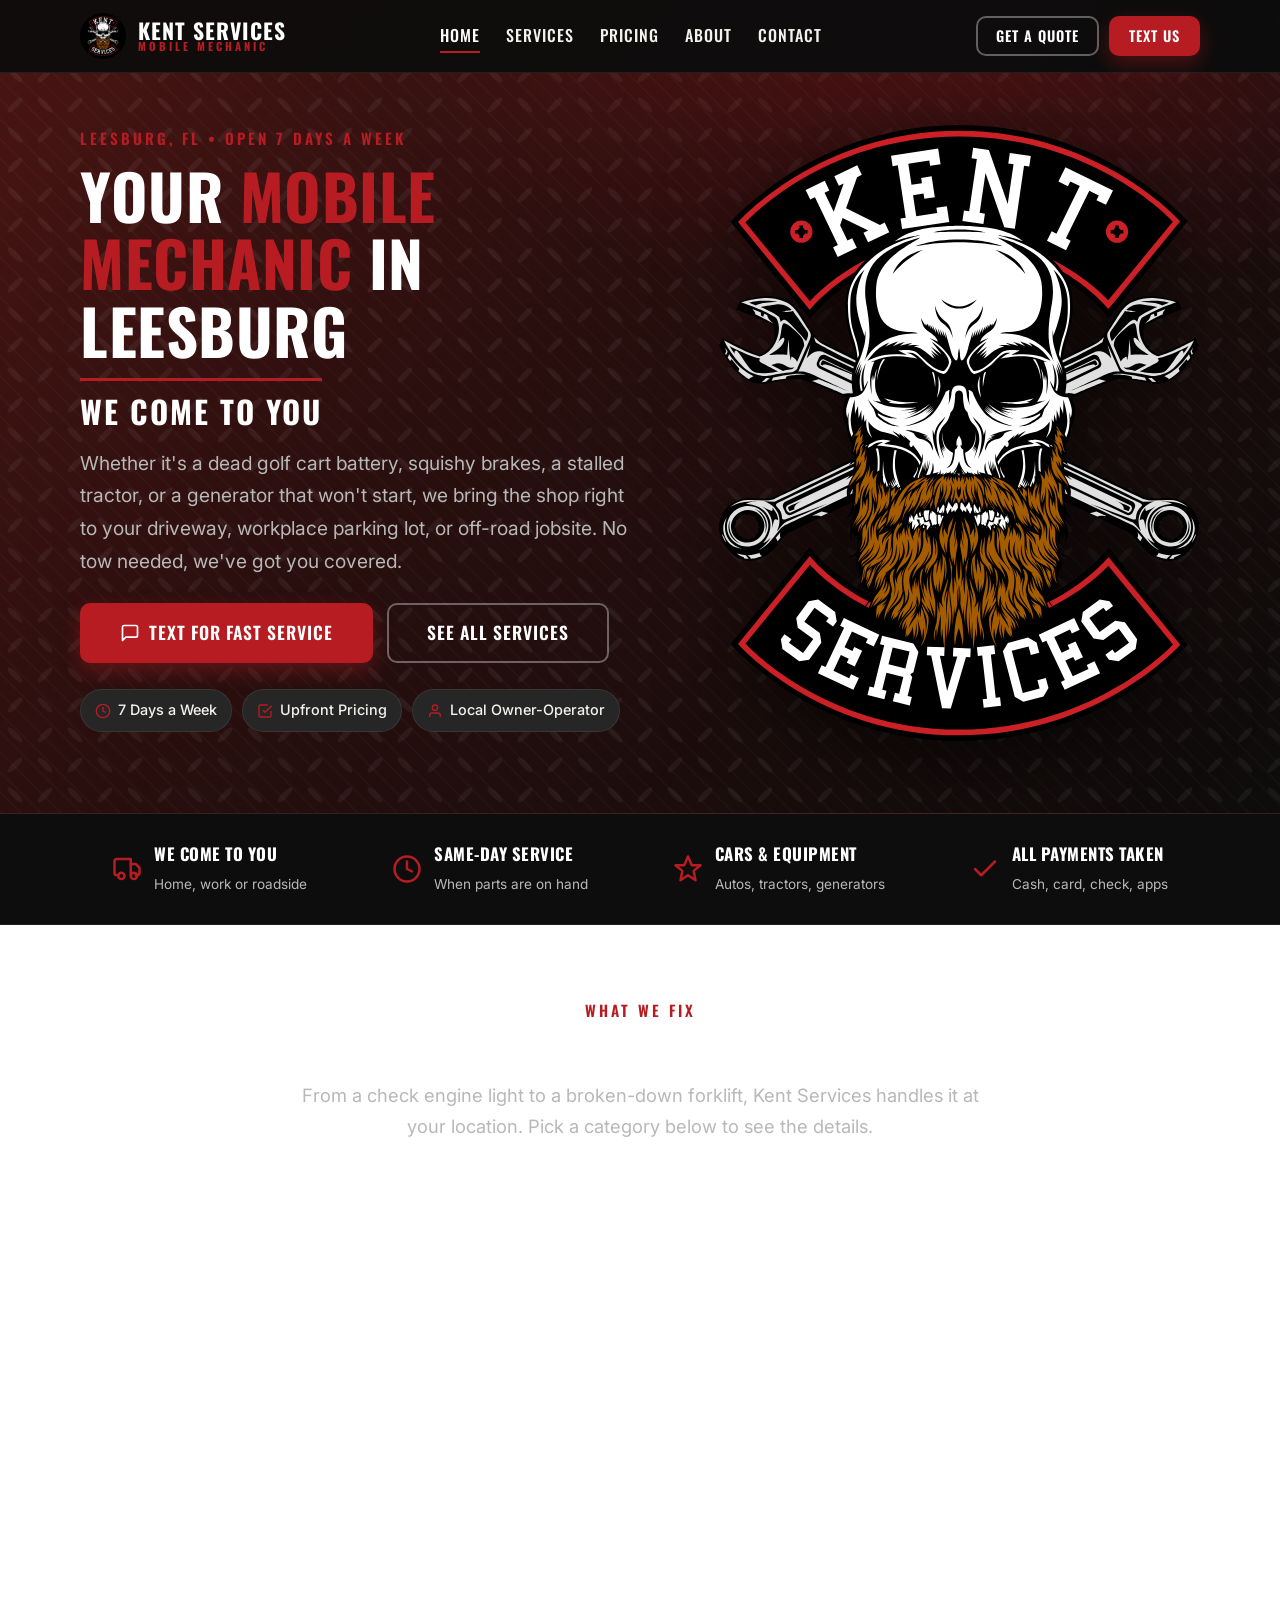
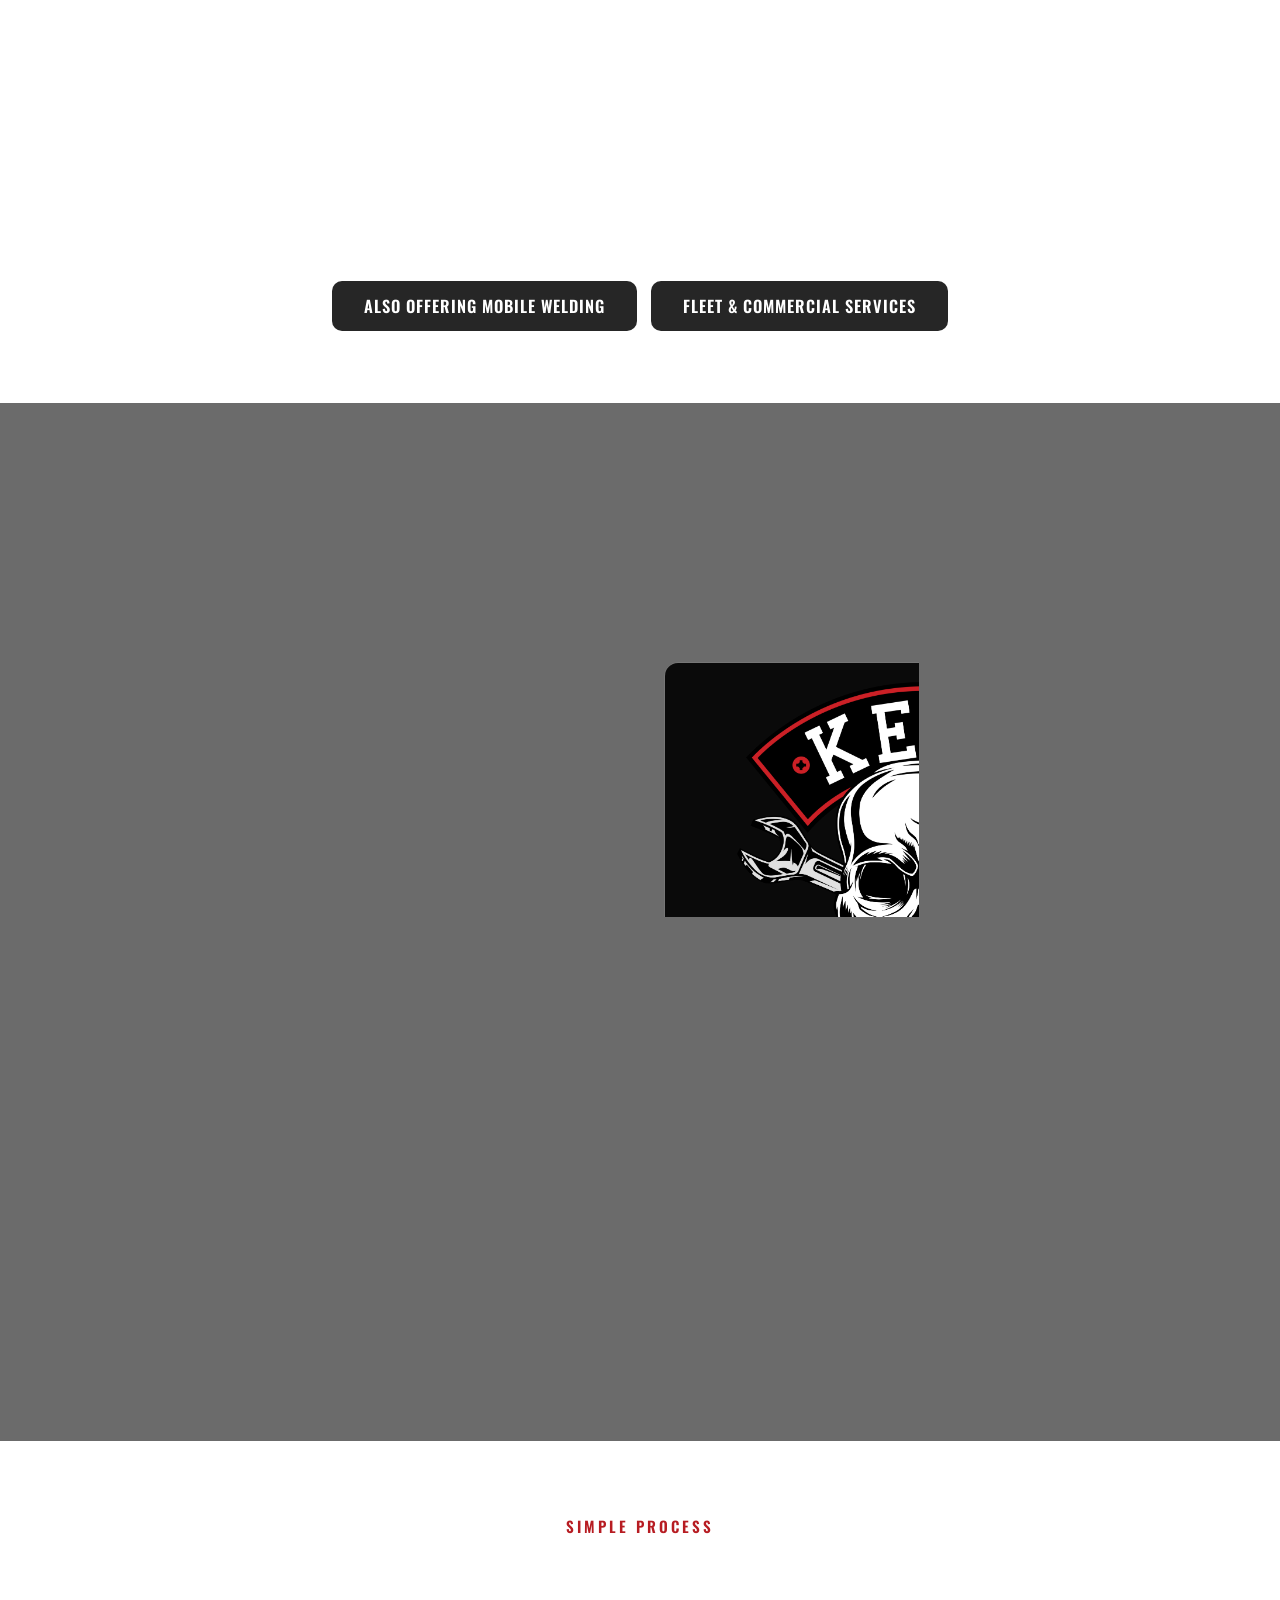
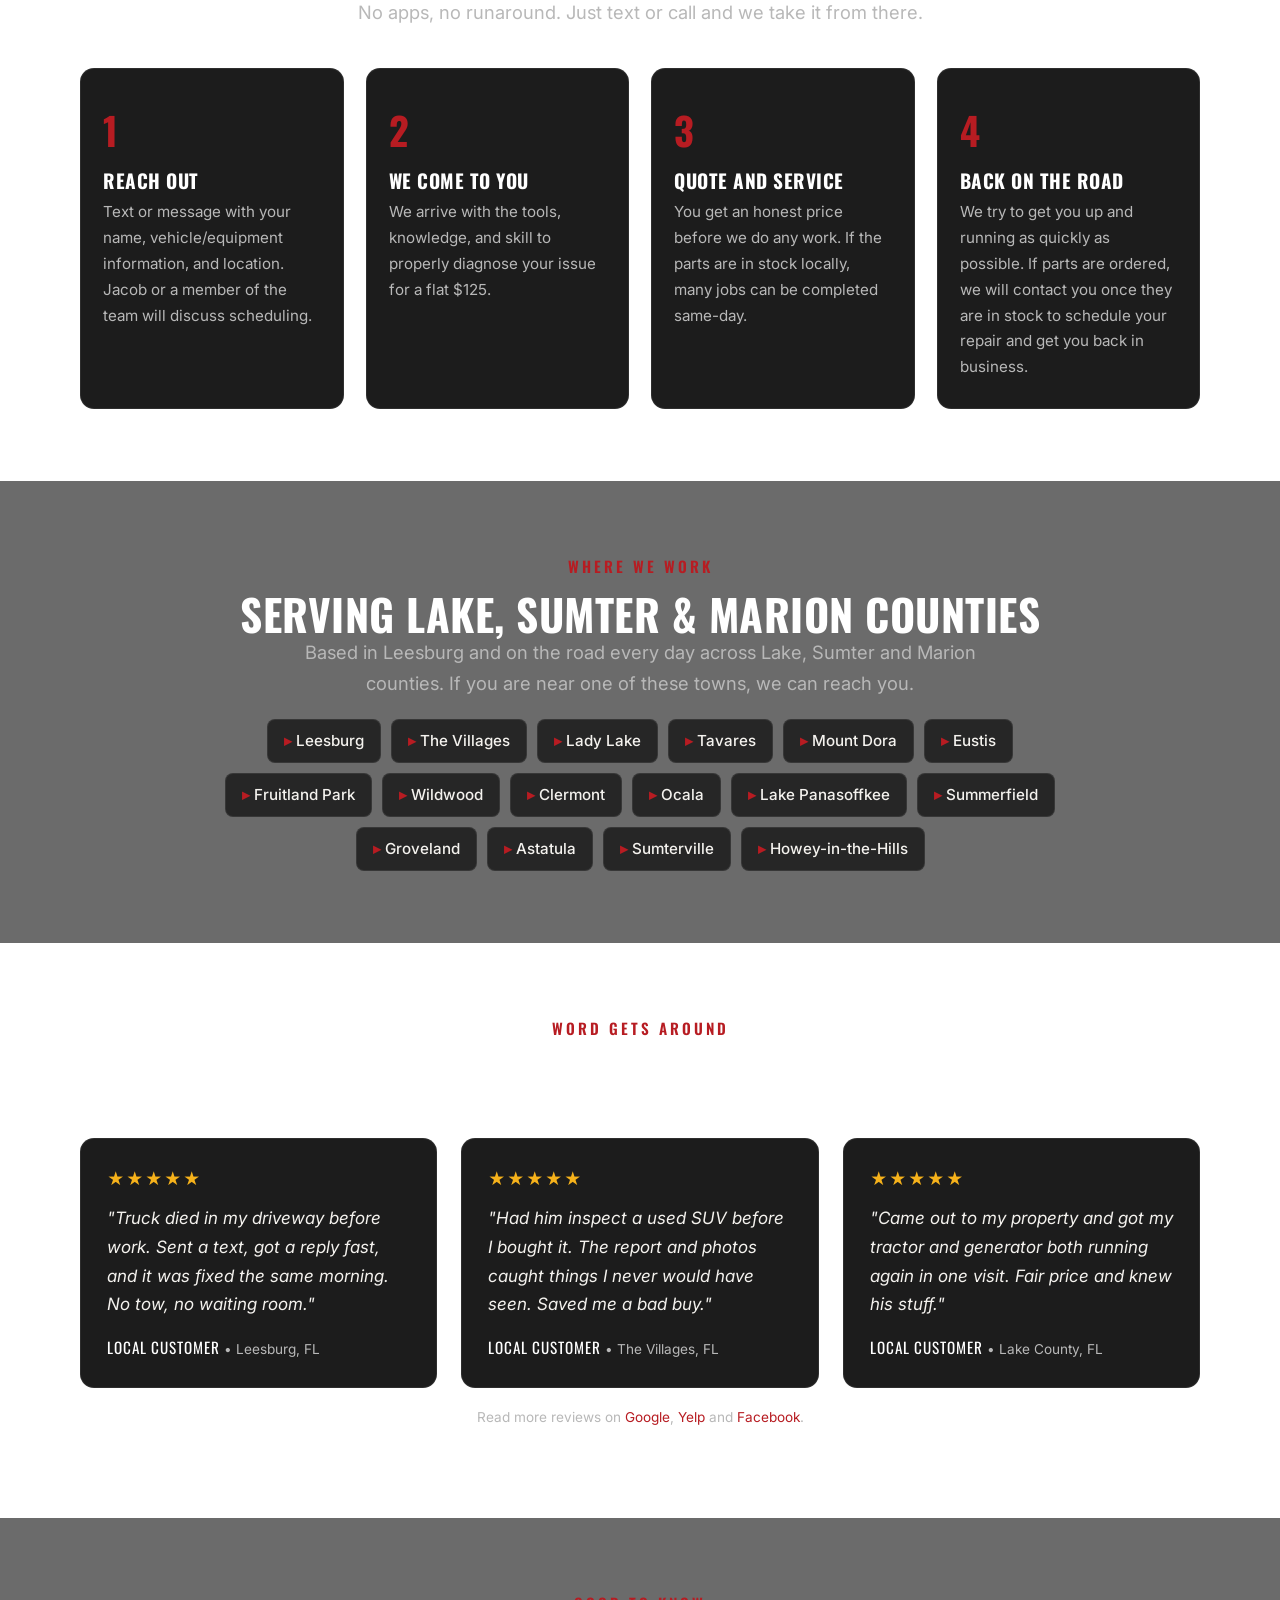
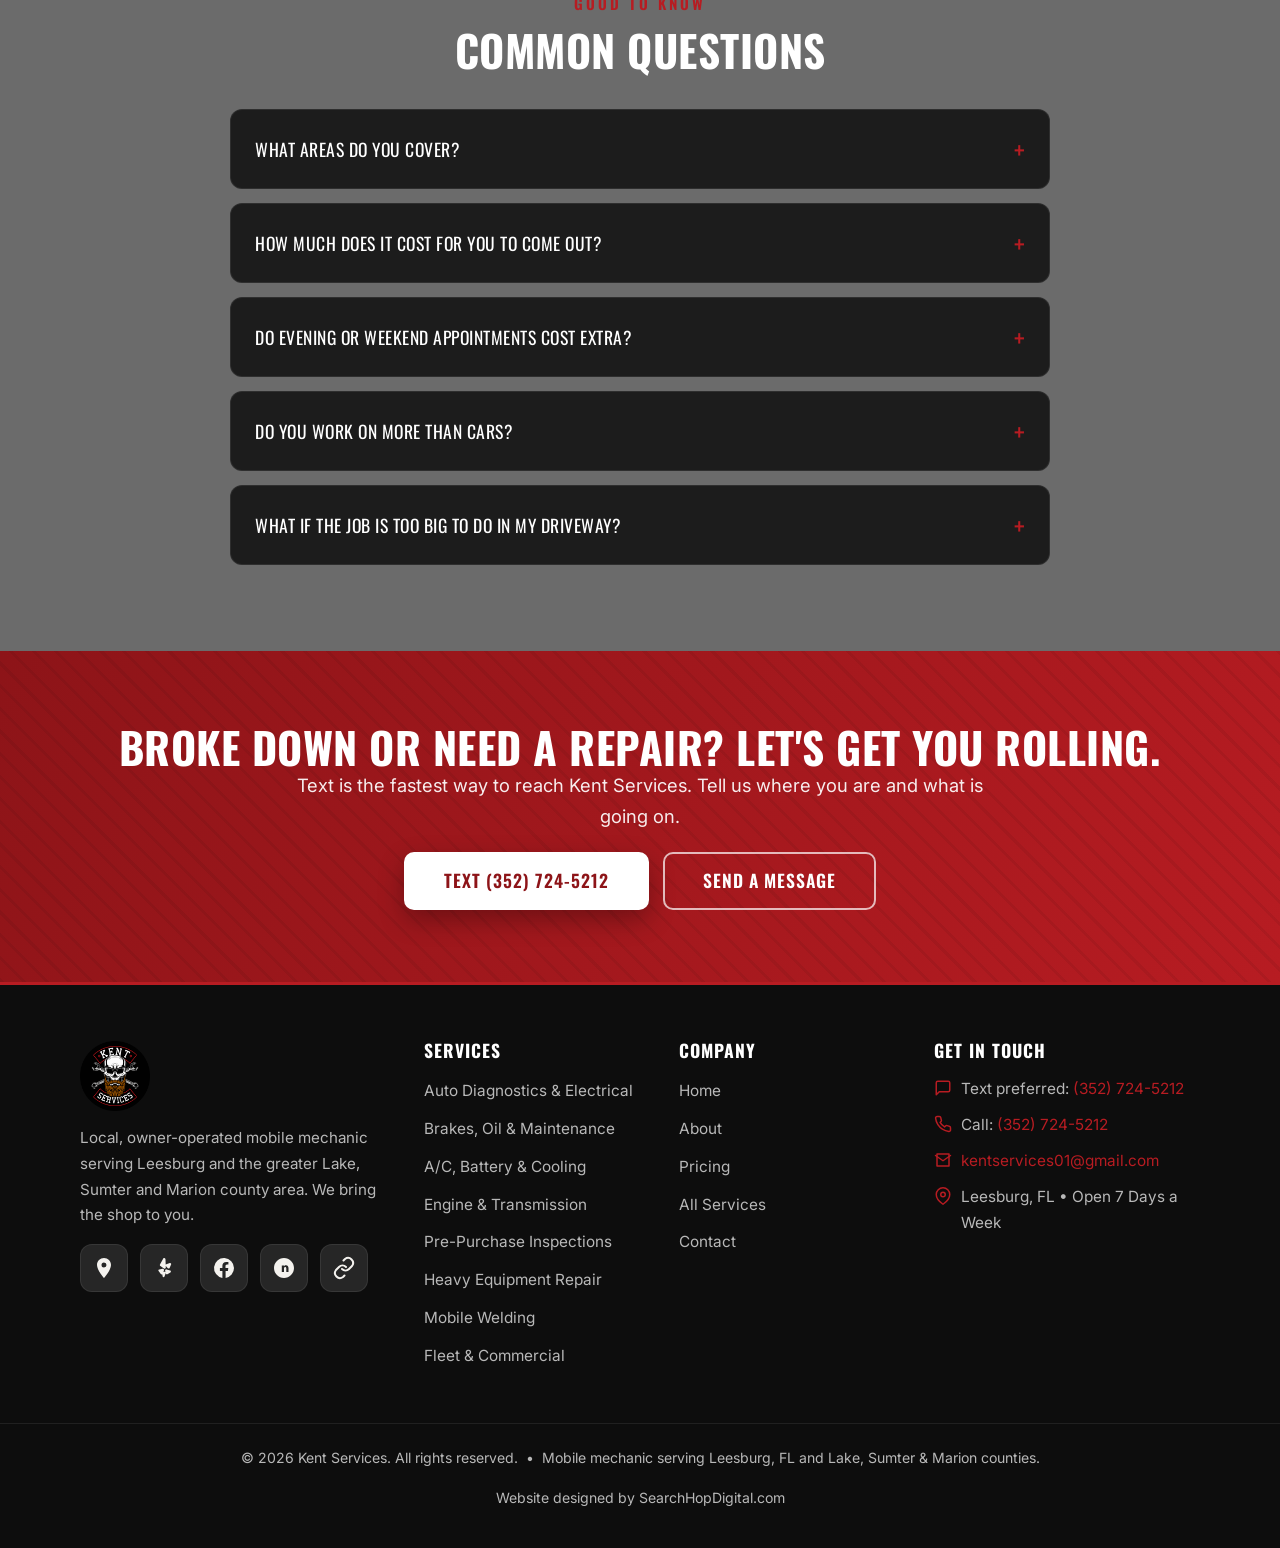
==== index.html @ 3b31eaf0 "source repo import" ====
<!DOCTYPE html>
<html lang="en">
<head>
<meta charset="UTF-8">
<meta name="viewport" content="width=device-width, initial-scale=1">
<script>document.documentElement.classList.add("js");</script>
<title>Mobile Mechanic in Leesburg, FL | Kent Services - We Come to You</title>
<meta name="description" content="Kent Services is your local mobile mechanic in Leesburg, FL, serving Lake, Sumter and Marion counties. Auto repair, diagnostics, brakes, equipment and welding at your location. Open 7 Days a Week. Text us today.">
<meta name="keywords" content="mobile mechanic Leesburg FL, mobile auto repair, mobile mechanic near me, car repair at home, Lake County mobile mechanic, The Villages mobile mechanic">
<meta name="author" content="Kent Services">
<meta name="robots" content="index, follow, max-image-preview:large">
<link rel="canonical" href="https://kentservicesfl.com/">

<!-- Open Graph / social -->
<meta property="og:type" content="website">
<meta property="og:site_name" content="Kent Services">
<meta property="og:title" content="Mobile Mechanic in Leesburg, FL | Kent Services - We Come to You">
<meta property="og:description" content="Local mobile mechanic serving Lake, Sumter and Marion counties. Auto repair, diagnostics, equipment and welding at your location. Open 7 Days a Week.">
<meta property="og:url" content="https://kentservicesfl.com/">
<meta property="og:image" content="https://kentservicesfl.com/assets/img/og-image.png">
<meta property="og:image:width" content="1200">
<meta property="og:image:height" content="600">
<meta name="twitter:card" content="summary_large_image">
<meta name="twitter:title" content="Mobile Mechanic in Leesburg, FL | Kent Services">
<meta name="twitter:description" content="Local mobile mechanic serving Lake, Sumter and Marion counties. We come to you. Open 7 Days a Week.">
<meta name="twitter:image" content="https://kentservicesfl.com/assets/img/og-image.png">
<meta name="theme-color" content="#141414">

<!-- Favicons -->
<link rel="icon" href="assets/img/favicon.ico" sizes="any">
<link rel="icon" type="image/png" sizes="32x32" href="assets/img/favicon-32x32.png">
<link rel="icon" type="image/png" sizes="16x16" href="assets/img/favicon-16x16.png">
<link rel="apple-touch-icon" href="assets/img/apple-touch-icon.png">
<link rel="manifest" href="site.webmanifest">

<!-- Fonts -->
<link rel="preconnect" href="https://fonts.googleapis.com">
<link rel="preconnect" href="https://fonts.gstatic.com" crossorigin>
<link href="https://fonts.googleapis.com/css2?family=Inter:wght@400;500;600;700&family=Oswald:wght@500;600;700&display=swap" rel="stylesheet">
<link rel="stylesheet" href="assets/css/styles.css">

<!-- Structured data: Local Business -->
<script type="application/ld+json">
{
  "@context": "https://schema.org",
  "@type": "AutoRepair",
  "@id": "https://kentservicesfl.com/#business",
  "name": "Kent Services",
  "image": "https://kentservicesfl.com/assets/img/logo-badge.png",
  "logo": "https://kentservicesfl.com/assets/img/logo-badge.png",
  "url": "https://kentservicesfl.com/",
  "telephone": "+1-352-724-5212",
  "email": "kentservices01@gmail.com",
  "priceRange": "$$",
  "description": "Mobile mechanic and equipment repair serving Leesburg, Florida and the surrounding Lake, Sumter and Marion county areas. We come to you for auto diagnostics, repairs, maintenance, heavy equipment service and mobile welding.",
  "address": {
    "@type": "PostalAddress",
    "addressLocality": "Leesburg",
    "addressRegion": "FL",
    "postalCode": "34748",
    "addressCountry": "US"
  },
  "geo": { "@type": "GeoCoordinates", "latitude": 28.8108, "longitude": -81.8779 },
  "areaServed": [
    { "@type": "AdministrativeArea", "name": "Lake County, FL" },
    { "@type": "AdministrativeArea", "name": "Sumter County, FL" },
    { "@type": "AdministrativeArea", "name": "Marion County, FL" }
  ],
  "openingHoursSpecification": {
    "@type": "OpeningHoursSpecification",
    "dayOfWeek": ["Monday","Tuesday","Wednesday","Thursday","Friday","Saturday","Sunday"],
    "opens": "07:00", "closes": "21:00"
  },
  "sameAs": [
    "https://maps.app.goo.gl/eLYpQMuaLuy7Pzw57",
    "https://www.yelp.com/biz/kent-services-leesburg",
    "https://www.facebook.com/Kentservices01",
    "https://nextdoor.com/page/kent-services-leesburg-fl",
    "https://linktr.ee/kentservices01"
  ],
  "hasOfferCatalog": {
    "@type": "OfferCatalog",
    "name": "Mobile Mechanic Services",
    "itemListElement": [
      { "@type": "Offer", "itemOffered": { "@type": "Service", "name": "Mobile Auto Diagnostics & Electrical Repair" } },
      { "@type": "Offer", "itemOffered": { "@type": "Service", "name": "Brakes, Oil Changes & Preventative Maintenance" } },
      { "@type": "Offer", "itemOffered": { "@type": "Service", "name": "A/C, Battery & Cooling System Repair" } },
      { "@type": "Offer", "itemOffered": { "@type": "Service", "name": "Engine, Transmission & Suspension Repair" } },
      { "@type": "Offer", "itemOffered": { "@type": "Service", "name": "Pre-Purchase Vehicle Inspections" } },
      { "@type": "Offer", "itemOffered": { "@type": "Service", "name": "Heavy Equipment & Machinery Repair" } },
      { "@type": "Offer", "itemOffered": { "@type": "Service", "name": "Mobile Welding" } },
      { "@type": "Offer", "itemOffered": { "@type": "Service", "name": "Fleet & Commercial Maintenance" } }
    ]
  }
}
</script>
<script type="application/ld+json">
{
  "@context": "https://schema.org",
  "@type": "WebSite",
  "url": "https://kentservicesfl.com/",
  "name": "Kent Services",
  "publisher": { "@id": "https://kentservicesfl.com/#business" }
}
</script>
<script type="application/ld+json">
{
  "@context": "https://schema.org",
  "@type": "FAQPage",
  "mainEntity": [
    { "@type": "Question", "name": "What areas does Kent Services cover?", "acceptedAnswer": { "@type": "Answer", "text": "We are based in Leesburg, FL and travel throughout Lake, Sumter and Marion counties, including The Villages, Lady Lake, Tavares, Mount Dora, Eustis, Fruitland Park, Wildwood, Clermont, Ocala and nearby communities." } },
    { "@type": "Question", "name": "How much does it cost for you to come out?", "acceptedAnswer": { "@type": "Answer", "text": "The minimum call-out and diagnostic fee is $125. That fee covers everything you have on site, whether it is one car or a car plus a generator or tractor. If you move forward with the repair, the $125 is credited toward your total labor cost." } },
    { "@type": "Question", "name": "Do evening or weekend appointments cost extra?", "acceptedAnswer": { "@type": "Answer", "text": "No, we work 7 days a week so you can get your vehicle or equipment repaired when it fits your schedule." } },
    { "@type": "Question", "name": "What do you work on besides cars?", "acceptedAnswer": { "@type": "Answer", "text": "Cars, trucks, generators, lawn mowers, tractors, skid steers, backhoes, loaders and forklifts. We also offer mobile welding. If it has an engine or needs to be fixed on site, ask us." } }
  ]
}
</script>
</head>
<body>

<!-- ============ HEADER (same on every page) ============ -->
<header class="site-header">
  <div class="container nav">
    <a href="index.html" class="brand" aria-label="Kent Services home">
      <img src="assets/img/logo-badge.png" alt="Kent Services logo" width="46" height="46">
      <span class="brand-name">Kent Services<span>Mobile Mechanic</span></span>
    </a>
    <ul class="nav-links">
      <li><a href="index.html" class="active">Home</a></li>
      <li class="has-drop">
        <a href="services.html">Services</a>
        <div class="drop">
          <a href="auto-diagnostics-electrical.html">Auto Diagnostics &amp; Electrical</a>
          <a href="brakes-oil-maintenance.html">Brakes, Oil &amp; Maintenance</a>
          <a href="ac-battery-cooling.html">A/C, Battery &amp; Cooling</a>
          <a href="engine-transmission-suspension.html">Engine, Transmission &amp; Suspension</a>
          <a href="pre-purchase-inspection.html">Pre-Purchase Inspections</a>
          <a href="equipment-repair.html">Heavy Equipment Repair</a>
          <a href="mobile-welding.html">Mobile Welding</a>
          <a href="fleet.html">Fleet &amp; Commercial</a>
        </div>
      </li>
      <li><a href="pricing.html">Pricing</a></li>
      <li><a href="about.html">About</a></li>
      <li><a href="contact.html">Contact</a></li>
    </ul>
    <div class="nav-cta">
      <a href="contact.html" class="btn btn-outline">Get a Quote</a>
      <a href="sms:+13527245212" class="btn btn-primary">Text Us</a>
    </div>
    <button class="nav-toggle" aria-label="Menu" aria-expanded="false"><span></span><span></span><span></span></button>
  </div>
</header>

<!-- Sticky mobile call/text bar -->
<nav class="mobile-bar" aria-label="Quick contact">
  <a class="mb-text" href="sms:+13527245212"><svg xmlns="http://www.w3.org/2000/svg" viewBox="0 0 24 24" fill="none" stroke="currentColor" stroke-width="2" stroke-linecap="round" stroke-linejoin="round"><path d="M21 15a2 2 0 0 1-2 2H7l-4 4V5a2 2 0 0 1 2-2h14a2 2 0 0 1 2 2z"/></svg> Text Us</a>
  <a class="mb-call" href="tel:+13527245212"><svg xmlns="http://www.w3.org/2000/svg" viewBox="0 0 24 24" fill="none" stroke="currentColor" stroke-width="2" stroke-linecap="round" stroke-linejoin="round"><path d="M22 16.92v3a2 2 0 0 1-2.18 2 19.79 19.79 0 0 1-8.63-3.07 19.5 19.5 0 0 1-6-6 19.79 19.79 0 0 1-3.07-8.67A2 2 0 0 1 4.11 2h3a2 2 0 0 1 2 1.72c.13.96.36 1.9.7 2.81a2 2 0 0 1-.45 2.11L8.09 9.91a16 16 0 0 0 6 6l1.27-1.27a2 2 0 0 1 2.11-.45c.9.34 1.85.57 2.81.7A2 2 0 0 1 22 16.92z"/></svg> Call</a>
</nav>

<!-- ============ HERO ============ -->
<section class="hero">
  <div class="container hero-grid">
    <div class="reveal in">
      <span class="eyebrow">Leesburg, FL &bull; Open 7 Days a Week</span>
      <h1>Your <span class="hl">Mobile Mechanic</span> in Leesburg<span class="h1-sub">We Come to You</span></h1>
      <p class="hero-sub">Whether it's a dead golf cart battery, squishy brakes, a stalled tractor, or a generator that won't start, we bring the shop right to your driveway, workplace parking lot, or off-road jobsite. No tow needed, we've got you covered.</p>
      <div class="btn-group">
        <a href="sms:+13527245212" class="btn btn-primary btn-lg">
          <svg xmlns="http://www.w3.org/2000/svg" viewBox="0 0 24 24" fill="none" stroke="currentColor" stroke-width="2" stroke-linecap="round" stroke-linejoin="round"><path d="M21 15a2 2 0 0 1-2 2H7l-4 4V5a2 2 0 0 1 2-2h14a2 2 0 0 1 2 2z"/></svg>
          Text for Fast Service
        </a>
        <a href="services.html" class="btn btn-outline btn-lg">See All Services</a>
      </div>
      <div class="hero-badges">
        <span class="chip"><svg xmlns="http://www.w3.org/2000/svg" viewBox="0 0 24 24" fill="none" stroke="currentColor" stroke-width="2"><circle cx="12" cy="12" r="10"/><path d="M12 6v6l4 2"/></svg> 7 Days a Week</span>
        <span class="chip"><svg xmlns="http://www.w3.org/2000/svg" viewBox="0 0 24 24" fill="none" stroke="currentColor" stroke-width="2"><path d="M9 11l3 3L22 4"/><path d="M21 12v7a2 2 0 0 1-2 2H5a2 2 0 0 1-2-2V5a2 2 0 0 1 2-2h11"/></svg> Upfront Pricing</span>
        <span class="chip"><svg xmlns="http://www.w3.org/2000/svg" viewBox="0 0 24 24" fill="none" stroke="currentColor" stroke-width="2"><path d="M20 21v-2a4 4 0 0 0-4-4H8a4 4 0 0 0-4 4v2"/><circle cx="12" cy="7" r="4"/></svg> Local Owner-Operator</span>
      </div>
    </div>
    <div class="hero-media reveal in d1">
      <img src="assets/img/logo-hero.svg" alt="Kent Services skull and crossed wrenches mobile mechanic logo" width="480" height="617">
    </div>
  </div>
</section>

<!-- ============ TRUST BAR ============ -->
<div class="trustbar">
  <div class="container">
    <div class="trust-item"><svg xmlns="http://www.w3.org/2000/svg" viewBox="0 0 24 24" fill="none" stroke="currentColor" stroke-width="2" stroke-linecap="round" stroke-linejoin="round"><path d="M5 17H4a2 2 0 0 1-2-2V6a2 2 0 0 1 2-2h11v13"/><path d="M15 8h4l3 3v4a2 2 0 0 1-2 2h-1"/><circle cx="7.5" cy="17.5" r="2.5"/><circle cx="17.5" cy="17.5" r="2.5"/></svg><div><b>We Come to You</b><small>Home, work or roadside</small></div></div>
    <div class="trust-item"><svg xmlns="http://www.w3.org/2000/svg" viewBox="0 0 24 24" fill="none" stroke="currentColor" stroke-width="2" stroke-linecap="round" stroke-linejoin="round"><circle cx="12" cy="12" r="10"/><path d="M12 6v6l4 2"/></svg><div><b>Same-Day Service</b><small>When parts are on hand</small></div></div>
    <div class="trust-item"><svg xmlns="http://www.w3.org/2000/svg" viewBox="0 0 24 24" fill="none" stroke="currentColor" stroke-width="2" stroke-linecap="round" stroke-linejoin="round"><path d="M12 2l3 7h7l-5.5 4.5L18 21l-6-4-6 4 1.5-7.5L2 9h7z"/></svg><div><b>Cars &amp; Equipment</b><small>Autos, tractors, generators</small></div></div>
    <div class="trust-item"><svg xmlns="http://www.w3.org/2000/svg" viewBox="0 0 24 24" fill="none" stroke="currentColor" stroke-width="2" stroke-linecap="round" stroke-linejoin="round"><path d="M20 6L9 17l-5-5"/></svg><div><b>All Payments Taken</b><small>Cash, card, check, apps</small></div></div>
  </div>
</div>

<!-- ============ SERVICES ============ -->
<section>
  <div class="container">
    <div class="text-center reveal">
      <span class="eyebrow">What We Fix</span>
      <h2>Mobile Repair for Anything With an Engine</h2>
      <p class="lead">From a check engine light to a broken-down forklift, Kent Services handles it at your location. Pick a category below to see the details.</p>
    </div>
    <div class="grid grid-3" style="margin-top:44px">

      <a href="auto-diagnostics-electrical.html" class="card reveal" style="text-decoration:none;color:inherit">
        <div class="card-icon"><svg xmlns="http://www.w3.org/2000/svg" viewBox="0 0 24 24" fill="none" stroke="currentColor" stroke-width="2" stroke-linecap="round" stroke-linejoin="round"><path d="M22 12h-4l-3 9L9 3l-3 9H2"/></svg></div>
        <h3>Auto Diagnostics &amp; Electrical</h3>
        <p>Check engine lights, no-starts, wiring, alternators and starters. We find the real problem and fix it right.</p>
        <span class="card-link">Learn more <svg xmlns="http://www.w3.org/2000/svg" width="16" height="16" viewBox="0 0 24 24" fill="none" stroke="currentColor" stroke-width="2"><path d="M5 12h14M13 6l6 6-6 6"/></svg></span>
      </a>

      <a href="brakes-oil-maintenance.html" class="card reveal d1" style="text-decoration:none;color:inherit">
        <div class="card-icon"><svg xmlns="http://www.w3.org/2000/svg" viewBox="0 0 24 24" fill="none" stroke="currentColor" stroke-width="2" stroke-linecap="round" stroke-linejoin="round"><circle cx="12" cy="12" r="9"/><circle cx="12" cy="12" r="3"/><path d="M12 3v3M12 18v3M3 12h3M18 12h3"/></svg></div>
        <h3>Brakes, Oil &amp; Maintenance</h3>
        <p>Brake pads and rotors, oil changes, filters and preventative maintenance to keep you running.</p>
        <span class="card-link">Learn more <svg xmlns="http://www.w3.org/2000/svg" width="16" height="16" viewBox="0 0 24 24" fill="none" stroke="currentColor" stroke-width="2"><path d="M5 12h14M13 6l6 6-6 6"/></svg></span>
      </a>

      <a href="ac-battery-cooling.html" class="card reveal d2" style="text-decoration:none;color:inherit">
        <div class="card-icon"><svg xmlns="http://www.w3.org/2000/svg" viewBox="0 0 24 24" fill="none" stroke="currentColor" stroke-width="2" stroke-linecap="round" stroke-linejoin="round"><path d="M12 2v20M2 12h20M5 5l14 14M19 5L5 19"/></svg></div>
        <h3>A/C, Battery &amp; Cooling</h3>
        <p>Beat the Florida heat. Battery testing and replacement, A/C repair and cooling system fixes.</p>
        <span class="card-link">Learn more <svg xmlns="http://www.w3.org/2000/svg" width="16" height="16" viewBox="0 0 24 24" fill="none" stroke="currentColor" stroke-width="2"><path d="M5 12h14M13 6l6 6-6 6"/></svg></span>
      </a>

      <a href="engine-transmission-suspension.html" class="card reveal" style="text-decoration:none;color:inherit">
        <div class="card-icon"><svg xmlns="http://www.w3.org/2000/svg" viewBox="0 0 24 24" fill="none" stroke="currentColor" stroke-width="2" stroke-linecap="round" stroke-linejoin="round"><path d="M14.7 6.3a4 4 0 0 0-5.4 5.4L3 18v3h3l6.3-6.3a4 4 0 0 0 5.4-5.4l-2.1 2.1-2-2 2.1-2.1z"/></svg></div>
        <h3>Engine, Transmission &amp; Suspension</h3>
        <p>Bigger jobs done right, from transmission service to steering, suspension and wheel bearings.</p>
        <span class="card-link">Learn more <svg xmlns="http://www.w3.org/2000/svg" width="16" height="16" viewBox="0 0 24 24" fill="none" stroke="currentColor" stroke-width="2"><path d="M5 12h14M13 6l6 6-6 6"/></svg></span>
      </a>

      <a href="pre-purchase-inspection.html" class="card reveal d1" style="text-decoration:none;color:inherit">
        <div class="card-icon"><svg xmlns="http://www.w3.org/2000/svg" viewBox="0 0 24 24" fill="none" stroke="currentColor" stroke-width="2" stroke-linecap="round" stroke-linejoin="round"><path d="M14 2H6a2 2 0 0 0-2 2v16a2 2 0 0 0 2 2h12a2 2 0 0 0 2-2V8z"/><path d="M14 2v6h6M9 15l2 2 4-4"/></svg></div>
        <h3>Pre-Purchase Inspections</h3>
        <p>Buying a used vehicle? Get a full inspection with a detailed report, photos and video before you pay.</p>
        <span class="card-link">Learn more <svg xmlns="http://www.w3.org/2000/svg" width="16" height="16" viewBox="0 0 24 24" fill="none" stroke="currentColor" stroke-width="2"><path d="M5 12h14M13 6l6 6-6 6"/></svg></span>
      </a>

      <a href="equipment-repair.html" class="card reveal d2" style="text-decoration:none;color:inherit">
        <div class="card-icon"><svg xmlns="http://www.w3.org/2000/svg" viewBox="0 0 24 24" fill="none" stroke="currentColor" stroke-width="2" stroke-linecap="round" stroke-linejoin="round"><path d="M14.7 6.3a4 4 0 0 0-5.4 5.4L3 18v3h3l6.3-6.3a4 4 0 0 0 5.4-5.4l-2.1 2.1-2-2z"/></svg></div>
        <h3>Heavy Equipment Repair</h3>
        <p>Tractors, skid steers, backhoes, loaders, forklifts, generators, mowers and golf carts. On-site service.</p>
        <span class="card-link">Learn more <svg xmlns="http://www.w3.org/2000/svg" width="16" height="16" viewBox="0 0 24 24" fill="none" stroke="currentColor" stroke-width="2"><path d="M5 12h14M13 6l6 6-6 6"/></svg></span>
      </a>

    </div>
    <div class="btn-group text-center" style="margin-top:34px;justify-content:center">
      <a href="mobile-welding.html" class="btn btn-ghost">Also Offering Mobile Welding</a>
      <a href="fleet.html" class="btn btn-ghost">Fleet &amp; Commercial Services</a>
    </div>
  </div>
</section>

<!-- ============ WHY CHOOSE ============ -->
<section class="bg-alt">
  <div class="container split">
    <div class="reveal">
      <span class="eyebrow">Why Kent Services</span>
      <h2>Dealership Skill Without the Dealership Hassle</h2>
      <p>You should not have to wait in a lobby, arrange a ride or pay for a tow just to get your vehicle looked at. Kent Services is a local, owner-operated shop on wheels. You get straight answers, fair pricing and work that holds up.</p>
      <ul class="feature-list">
        <li><b>One flat call-out fee</b><span>$125 covers everything on site, whether it is a car, a generator or a tractor. It comes off your labor total if you move forward.</span></li>
        <li><b>Text-first and easy to reach</b><span>Send a text with what is going on. It is the fastest way to get on the schedule, day or night.</span></li>
        <li><b>We handle the big stuff too</b><span>For engine and transmission jobs, we can trailer your vehicle to our private shop so it is not torn apart in your driveway for days.</span></li>
        <li><b>Honest work, no upselling</b><span>We fix what needs fixing. If something is not worth repairing, we will tell you straight instead of taking your money on a part that is going to fail again shortly.</span></li>
        <li><b>Every payment type welcome</b><span>Cash, check, card and payment apps. An invoice is generated for all non-cash jobs.</span></li>
      </ul>
      <div class="btn-group" style="margin-top:20px">
        <a href="about.html" class="btn btn-primary">Meet the Owner</a>
      </div>
    </div>
    <div class="reveal d1">
      <img src="assets/img/logo-square.png" alt="Kent Services mobile mechanic serving Leesburg and Lake County FL" width="520" height="520">
    </div>
  </div>
</section>

<!-- ============ HOW IT WORKS ============ -->
<section>
  <div class="container">
    <div class="text-center reveal">
      <span class="eyebrow">Simple Process</span>
      <h2>How It Works</h2>
      <p class="lead">No apps, no runaround. Just text or call and we take it from there.</p>
    </div>
    <div class="steps" style="margin-top:40px">
      <div class="step reveal"><h3>Reach Out</h3><p>Text or message with your name, vehicle/equipment information, and location. Jacob or a member of the team will discuss scheduling.</p></div>
      <div class="step reveal d1"><h3>We Come to You</h3><p>We arrive with the tools, knowledge, and skill to properly diagnose your issue for a flat $125.</p></div>
      <div class="step reveal d2"><h3>Quote and Service</h3><p>You get an honest price before we do any work. If the parts are in stock locally, many jobs can be completed same-day.</p></div>
      <div class="step reveal d3"><h3>Back on the Road</h3><p>We try to get you up and running as quickly as possible. If parts are ordered, we will contact you once they are in stock to schedule your repair and get you back in business.</p></div>
    </div>
  </div>
</section>

<!-- ============ SERVICE AREA ============ -->
<section class="bg-alt">
  <div class="container text-center reveal">
    <span class="eyebrow">Where We Work</span>
    <h2>Serving Lake, Sumter &amp; Marion Counties</h2>
    <p class="lead">Based in Leesburg and on the road every day across Lake, Sumter and Marion counties. If you are near one of these towns, we can reach you.</p>
    <div class="area-tags" style="justify-content:center;max-width:900px;margin-left:auto;margin-right:auto">
      <span><b>&#9656;</b> Leesburg</span><span><b>&#9656;</b> The Villages</span><span><b>&#9656;</b> Lady Lake</span>
      <span><b>&#9656;</b> Tavares</span><span><b>&#9656;</b> Mount Dora</span><span><b>&#9656;</b> Eustis</span>
      <span><b>&#9656;</b> Fruitland Park</span><span><b>&#9656;</b> Wildwood</span><span><b>&#9656;</b> Clermont</span>
      <span><b>&#9656;</b> Ocala</span><span><b>&#9656;</b> Lake Panasoffkee</span><span><b>&#9656;</b> Summerfield</span><span><b>&#9656;</b> Groveland</span><span><b>&#9656;</b> Astatula</span><span><b>&#9656;</b> Sumterville</span><span><b>&#9656;</b> Howey-in-the-Hills</span>
    </div>
  </div>
</section>

<!-- ============ REVIEWS ============ -->
<section>
  <div class="container">
    <div class="text-center reveal">
      <span class="eyebrow">Word Gets Around</span>
      <h2>What Our Valued Customers Say</h2>
    </div>
    <div class="grid grid-3" style="margin-top:40px">
      <div class="review reveal"><div class="stars">&#9733;&#9733;&#9733;&#9733;&#9733;</div><p>"Truck died in my driveway before work. Sent a text, got a reply fast, and it was fixed the same morning. No tow, no waiting room."</p><div class="who">Local Customer <span>&bull; Leesburg, FL</span></div></div>
      <div class="review reveal d1"><div class="stars">&#9733;&#9733;&#9733;&#9733;&#9733;</div><p>"Had him inspect a used SUV before I bought it. The report and photos caught things I never would have seen. Saved me a bad buy."</p><div class="who">Local Customer <span>&bull; The Villages, FL</span></div></div>
      <div class="review reveal d2"><div class="stars">&#9733;&#9733;&#9733;&#9733;&#9733;</div><p>"Came out to my property and got my tractor and generator both running again in one visit. Fair price and knew his stuff."</p><div class="who">Local Customer <span>&bull; Lake County, FL</span></div></div>
    </div>
    <p class="text-center form-note" style="margin-top:18px">Read more reviews on <a href="https://www.google.com/maps" target="_blank" rel="noopener">Google</a>, <a href="https://www.yelp.com/biz/kent-services-leesburg" target="_blank" rel="noopener">Yelp</a> and <a href="https://www.facebook.com/Kentservices01" target="_blank" rel="noopener">Facebook</a>.</p>
  </div>
</section>

<!-- ============ FAQ ============ -->
<section class="bg-alt">
  <div class="container">
    <div class="text-center reveal">
      <span class="eyebrow">Good to Know</span>
      <h2>Common Questions</h2>
    </div>
    <div class="faq" style="margin-top:36px">
      <div class="faq-item reveal"><button class="faq-q" aria-expanded="false">What areas do you cover?</button><div class="faq-a"><p>We are based in Leesburg, FL and travel throughout Lake, Sumter and Marion counties. That includes The Villages, Lady Lake, Tavares, Mount Dora, Eustis, Fruitland Park, Wildwood, Clermont, Ocala and nearby communities. Not sure if you are in range? Just ask.</p></div></div>
      <div class="faq-item reveal"><button class="faq-q" aria-expanded="false">How much does it cost for you to come out?</button><div class="faq-a"><p>The minimum call-out and diagnostic fee is $125. That one fee covers everything you have on site, whether it is a single car or a car plus a generator or tractor. If you move forward with the repair, the $125 is credited toward your total labor cost.</p></div></div>
      <div class="faq-item reveal"><button class="faq-q" aria-expanded="false">Do evening or weekend appointments cost extra?</button><div class="faq-a"><p>No, we work 7 days a week to make sure you can get your equipment repaired when it fits your schedule.</p></div></div>
      <div class="faq-item reveal"><button class="faq-q" aria-expanded="false">Do you work on more than cars?</button><div class="faq-a"><p>We do. Along with cars and trucks, we service generators, lawn mowers, golf carts, tractors, skid steers, backhoes, loaders and forklifts. We also offer mobile welding. If it has an engine or needs a repair on site, ask us about it.</p></div></div>
      <div class="faq-item reveal"><button class="faq-q" aria-expanded="false">What if the job is too big to do in my driveway?</button><div class="faq-a"><p>For larger jobs like engine or transmission work, we can trailer your vehicle back to our private shop so it is not left torn apart at your home for days. We even tow vehicles that are not running.</p></div></div>
    </div>
  </div>
</section>

<!-- ============ CTA BAND ============ -->
<section class="cta-band">
  <div class="container">
    <h2>Broke Down or Need a Repair? Let's Get You Rolling.</h2>
    <p class="lead" style="color:rgba(255,255,255,.92)">Text is the fastest way to reach Kent Services. Tell us where you are and what is going on.</p>
    <div class="btn-group" style="justify-content:center;margin-top:20px">
      <a href="sms:+13527245212" class="btn btn-primary btn-lg">Text (352) 724-5212</a>
      <a href="contact.html" class="btn btn-outline btn-lg">Send a Message</a>
    </div>
  </div>
</section>

<!-- ============ FOOTER (same on every page) ============ -->
<footer class="site-footer">
  <div class="container footer-grid">
    <div class="footer-brand">
      <img src="assets/img/logo-badge.png" alt="Kent Services logo" width="70" height="70">
      <p>Local, owner-operated mobile mechanic serving Leesburg and the greater Lake, Sumter and Marion county area. We bring the shop to you.</p>
      <div class="socials" style="margin-top:14px">
        <a class="social-glyph" href="https://maps.app.goo.gl/eLYpQMuaLuy7Pzw57" target="_blank" rel="noopener" aria-label="Google Business Profile"><svg xmlns="http://www.w3.org/2000/svg" viewBox="0 0 24 24" fill="currentColor"><path d="M12 2C8.1 2 5 5.1 5 9c0 5.2 7 13 7 13s7-7.8 7-13c0-3.9-3.1-7-7-7zm0 9.5A2.5 2.5 0 1 1 12 6.5a2.5 2.5 0 0 1 0 5z"/></svg></a>
        <a class="social-glyph" href="https://www.yelp.com/biz/kent-services-leesburg" target="_blank" rel="noopener" aria-label="Yelp"><svg xmlns="http://www.w3.org/2000/svg" viewBox="0 0 24 24" fill="currentColor"><path d="M11.5 2.2c.9-.3 2 .3 2 1.3l.3 8.1c0 .9-1 1.5-1.8 1L8.4 10c-.6-.4-.7-1.2-.3-1.8L11 3c.1-.3.3-.6.5-.8zM7.3 13.6l3.3-.9c.9-.2 1.7.6 1.4 1.5l-1.2 3.6c-.3.9-1.5 1-2 .3L6.6 15c-.5-.7-.1-1.7.7-1.4zm5.9 1.3c-.3-.9.5-1.7 1.4-1.5l3.6 1c.9.2 1 1.5.2 2l-3 1.8c-.8.5-1.7-.2-1.6-1.1zM14 10.2c-.7-.5-.5-1.6.3-1.9l3.5-1.2c.9-.3 1.7.6 1.3 1.5l-1.5 3.3c-.4.8-1.5.9-2 .2zm-1.6 5.6c.8-.3 1.6.5 1.3 1.4l-1.2 3.4c-.3.9-1.6.8-1.9-.1l-.4-3.3c-.1-.7.5-1.2 1.1-1.1z"/></svg></a>
        <a class="social-glyph" href="https://www.facebook.com/Kentservices01" target="_blank" rel="noopener" aria-label="Facebook"><svg xmlns="http://www.w3.org/2000/svg" viewBox="0 0 24 24" fill="currentColor"><path d="M22 12a10 10 0 1 0-11.6 9.9v-7H7.9V12h2.5V9.8c0-2.5 1.5-3.9 3.8-3.9 1.1 0 2.2.2 2.2.2v2.5h-1.3c-1.2 0-1.6.8-1.6 1.6V12h2.8l-.4 2.9h-2.3v7A10 10 0 0 0 22 12z"/></svg></a>
        <a class="social-glyph" href="https://nextdoor.com/page/kent-services-leesburg-fl" target="_blank" rel="noopener" aria-label="Nextdoor"><svg xmlns="http://www.w3.org/2000/svg" viewBox="0 0 24 24" fill="currentColor"><path d="M12 2C6.5 2 2 6.5 2 12s4.5 10 10 10 10-4.5 10-10S17.5 2 12 2zm4.5 14h-2.2v-3.6c0-.9-.3-1.5-1.1-1.5-.6 0-1 .4-1.1 .8-.1.2-.1.4-.1.6V16H9.8s0-6 0-6.6h2.2v.9c.3-.5.8-1.1 2-1.1 1.5 0 2.5 1 2.5 3V16z"/></svg></a>
        <a class="social-glyph" href="https://linktr.ee/kentservices01" target="_blank" rel="noopener" aria-label="All links"><svg xmlns="http://www.w3.org/2000/svg" viewBox="0 0 24 24" fill="none" stroke="currentColor" stroke-width="2" stroke-linecap="round" stroke-linejoin="round"><path d="M10 13a5 5 0 0 0 7 0l3-3a5 5 0 0 0-7-7l-1.5 1.5"/><path d="M14 11a5 5 0 0 0-7 0l-3 3a5 5 0 0 0 7 7l1.5-1.5"/></svg></a>
      </div>
    </div>
    <div>
      <h4>Services</h4>
      <ul class="footer-links">
        <li><a href="auto-diagnostics-electrical.html">Auto Diagnostics &amp; Electrical</a></li>
        <li><a href="brakes-oil-maintenance.html">Brakes, Oil &amp; Maintenance</a></li>
        <li><a href="ac-battery-cooling.html">A/C, Battery &amp; Cooling</a></li>
        <li><a href="engine-transmission-suspension.html">Engine &amp; Transmission</a></li>
        <li><a href="pre-purchase-inspection.html">Pre-Purchase Inspections</a></li>
        <li><a href="equipment-repair.html">Heavy Equipment Repair</a></li>
        <li><a href="mobile-welding.html">Mobile Welding</a></li>
        <li><a href="fleet.html">Fleet &amp; Commercial</a></li>
      </ul>
    </div>
    <div>
      <h4>Company</h4>
      <ul class="footer-links">
        <li><a href="index.html">Home</a></li>
        <li><a href="about.html">About</a></li>
        <li><a href="pricing.html">Pricing</a></li>
        <li><a href="services.html">All Services</a></li>
        <li><a href="contact.html">Contact</a></li>
      </ul>
    </div>
    <div>
      <h4>Get in Touch</h4>
      <ul class="footer-contact">
        <li><svg xmlns="http://www.w3.org/2000/svg" viewBox="0 0 24 24" fill="none" stroke="currentColor" stroke-width="2" stroke-linecap="round" stroke-linejoin="round"><path d="M21 15a2 2 0 0 1-2 2H7l-4 4V5a2 2 0 0 1 2-2h14a2 2 0 0 1 2 2z"/></svg><span>Text preferred: <a href="sms:+13527245212">(352) 724-5212</a></span></li>
        <li><svg xmlns="http://www.w3.org/2000/svg" viewBox="0 0 24 24" fill="none" stroke="currentColor" stroke-width="2" stroke-linecap="round" stroke-linejoin="round"><path d="M22 16.92v3a2 2 0 0 1-2.18 2 19.79 19.79 0 0 1-8.63-3.07 19.5 19.5 0 0 1-6-6 19.79 19.79 0 0 1-3.07-8.67A2 2 0 0 1 4.11 2h3a2 2 0 0 1 2 1.72c.13.96.36 1.9.7 2.81a2 2 0 0 1-.45 2.11L8.09 9.91a16 16 0 0 0 6 6l1.27-1.27a2 2 0 0 1 2.11-.45c.9.34 1.85.57 2.81.7A2 2 0 0 1 22 16.92z"/></svg><span>Call: <a href="tel:+13527245212">(352) 724-5212</a></span></li>
        <li><svg xmlns="http://www.w3.org/2000/svg" viewBox="0 0 24 24" fill="none" stroke="currentColor" stroke-width="2" stroke-linecap="round" stroke-linejoin="round"><path d="M4 4h16v16H4z"/><path d="M22 6l-10 7L2 6"/></svg><span><a href="mailto:kentservices01@gmail.com">kentservices01@gmail.com</a></span></li>
        <li><svg xmlns="http://www.w3.org/2000/svg" viewBox="0 0 24 24" fill="none" stroke="currentColor" stroke-width="2" stroke-linecap="round" stroke-linejoin="round"><path d="M21 10c0 7-9 13-9 13s-9-6-9-13a9 9 0 0 1 18 0z"/><circle cx="12" cy="10" r="3"/></svg><span>Leesburg, FL &bull; Open 7 Days a Week</span></li>
      </ul>
    </div>
  </div>
  <div class="footer-bottom">
    <div class="container">
      <p>&copy; <span class="js-year">2026</span> Kent Services. All rights reserved. &nbsp;&bull;&nbsp; Mobile mechanic serving Leesburg, FL and Lake, Sumter &amp; Marion counties.</p>
      <p style="margin-top:6px">Website designed by <a href="https://searchhopdigital.com" target="_blank" rel="noopener">SearchHopDigital.com</a></p>
    </div>
  </div>
</footer>
<script src="assets/js/main.js" defer></script>
</body>
</html>
---- assets/css/styles.css ----
/* ==========================================================================
   Kent Services - Mobile Mechanic | Master Stylesheet
   Rugged dark theme. Mobile-first. Built for easy editing.
   Brand colors:  Red #CB2026  |  Charcoal #141414  |  White #FFFFFF
   ========================================================================== */

:root {
  --red: #B71C22;
  --red-dark: #8d1418;
  --red-glow: rgba(183, 28, 34, 0.38);
  --plate: url("data:image/svg+xml,%3Csvg xmlns='http://www.w3.org/2000/svg' width='60' height='60' viewBox='0 0 60 60'%3E%3Cg fill='%23ffffff' fill-opacity='0.05'%3E%3Cellipse cx='15' cy='15' rx='10' ry='3' transform='rotate(45 15 15)'/%3E%3Cellipse cx='45' cy='45' rx='10' ry='3' transform='rotate(45 45 45)'/%3E%3Cellipse cx='45' cy='15' rx='10' ry='3' transform='rotate(-45 45 15)'/%3E%3Cellipse cx='15' cy='45' rx='10' ry='3' transform='rotate(-45 15 45)'/%3E%3C/g%3E%3C/svg%3E");
  --black: #0d0d0d;
  --charcoal: #141414;
  --charcoal-2: #1c1c1c;
  --charcoal-3: #262626;
  --steel: #3a3a3a;
  --smoke: #b8b8b8;
  --white: #ffffff;
  --cream: #f4f2ee;
  --amber: #c9852f;
  --ring: rgba(255, 255, 255, 0.08);
  --shadow: 0 12px 30px rgba(0, 0, 0, 0.45);
  --radius: 14px;
  --maxw: 1160px;
  --font-head: "Oswald", "Arial Narrow", Impact, sans-serif;
  --font-body: "Inter", "Segoe UI", Roboto, Helvetica, Arial, sans-serif;
}

/* ---------- Reset ---------- */
* { margin: 0; padding: 0; box-sizing: border-box; }
html { scroll-behavior: smooth; -webkit-text-size-adjust: 100%; }
body {
  font-family: var(--font-body);
  background:
    var(--plate),
    linear-gradient(135deg, #4a1513 0%, #2a0f0e 38%, #0b0b0b 100%);
  background-attachment: fixed;
  background-repeat: repeat, no-repeat;
  background-size: 60px 60px, cover;
  color: var(--cream);
  line-height: 1.7;
  font-size: 17px;
  overflow-x: hidden;
}
img { max-width: 100%; display: block; height: auto; }
a { color: var(--red); text-decoration: none; transition: color .2s ease; }
a:hover { color: var(--white); }

h1, h2, h3, h4 {
  font-family: var(--font-head);
  font-weight: 700;
  line-height: 1.08;
  letter-spacing: .5px;
  text-transform: uppercase;
  color: var(--white);
}
h1 { font-size: clamp(2.1rem, 6vw, 3.9rem); }
h2 { font-size: clamp(1.7rem, 4.5vw, 2.7rem); }
h3 { font-size: clamp(1.25rem, 3vw, 1.6rem); }
p { margin-bottom: 1rem; }
strong { color: var(--white); }

.container { width: 100%; max-width: var(--maxw); margin: 0 auto; padding: 0 20px; }
section { padding: 72px 0; position: relative; }
.section-tight { padding: 48px 0; }

/* Accent label above headings */
.eyebrow {
  font-family: var(--font-head);
  color: var(--red);
  text-transform: uppercase;
  letter-spacing: 3px;
  font-weight: 600;
  font-size: .95rem;
  margin-bottom: 10px;
  display: inline-block;
}
.text-center { text-align: center; }
.lead { font-size: 1.15rem; color: var(--smoke); max-width: 720px; }
.text-center .lead { margin-left: auto; margin-right: auto; }

/* ---------- Buttons ---------- */
.btn {
  display: inline-flex;
  align-items: center;
  gap: 9px;
  font-family: var(--font-head);
  font-weight: 600;
  text-transform: uppercase;
  letter-spacing: 1px;
  font-size: 1.02rem;
  padding: 15px 30px;
  border-radius: 10px;
  border: 2px solid transparent;
  cursor: pointer;
  transition: transform .18s ease, box-shadow .18s ease, background .2s ease;
  line-height: 1;
}
.btn svg { width: 20px; height: 20px; }
.btn-primary { background: var(--red); color: #fff; box-shadow: 0 8px 20px var(--red-glow); }
.btn-primary:hover { background: var(--red-dark); color: #fff; transform: translateY(-3px); box-shadow: 0 12px 26px var(--red-glow); }
.btn-outline { background: transparent; color: #fff; border-color: rgba(255,255,255,.35); }
.btn-outline:hover { border-color: #fff; color: #fff; transform: translateY(-3px); }
.btn-ghost { background: var(--charcoal-3); color: #fff; }
.btn-ghost:hover { background: var(--steel); color: #fff; transform: translateY(-3px); }
.btn-lg { padding: 18px 38px; font-size: 1.1rem; }
.btn-block { width: 100%; justify-content: center; }
.btn-group { display: flex; flex-wrap: wrap; gap: 14px; }

/* ---------- Header / Nav ---------- */
.site-header {
  position: sticky; top: 0; z-index: 100;
  background: rgba(13,13,13,.92);
  backdrop-filter: blur(10px);
  border-bottom: 1px solid var(--ring);
}
.nav {
  display: flex; align-items: center; justify-content: space-between;
  height: 72px;
}
.brand { display: flex; align-items: center; gap: 12px; }
.brand img { width: 46px; height: 46px; }
.brand-name {
  font-family: var(--font-head); font-weight: 700; text-transform: uppercase;
  font-size: 1.35rem; color: #fff; letter-spacing: 1px; line-height: 1;
}
.brand-name span { color: var(--red); display: block; font-size: .7rem; letter-spacing: 3px; }
.nav-links { display: flex; align-items: center; gap: 26px; list-style: none; }
.nav-links a {
  color: var(--cream); font-family: var(--font-head); text-transform: uppercase;
  letter-spacing: 1px; font-size: 1rem; font-weight: 500; position: relative;
}
.nav-links a:hover, .nav-links a.active { color: #fff; }
.nav-links a.active::after, .nav-links a:hover::after {
  content: ""; position: absolute; left: 0; bottom: -6px; width: 100%; height: 2px; background: var(--red);
}
.nav-cta { display: flex; gap: 10px; align-items: center; }
.nav-cta .btn { padding: 11px 18px; font-size: .9rem; }

/* Dropdown */
.has-drop { position: relative; }
.drop {
  position: absolute; top: 130%; left: 50%; transform: translateX(-50%) translateY(8px);
  background: var(--charcoal-2); border: 1px solid var(--ring); border-radius: 12px;
  min-width: 260px; padding: 8px; opacity: 0; visibility: hidden; transition: all .2s ease;
  box-shadow: var(--shadow);
}
.has-drop:hover .drop, .has-drop:focus-within .drop { opacity: 1; visibility: visible; transform: translateX(-50%) translateY(0); }
.drop a { display: block; padding: 10px 14px; border-radius: 8px; color: var(--cream); text-transform: none; font-family: var(--font-body); letter-spacing: 0; font-size: .95rem; }
.drop a::after { display: none; }
.drop a:hover { background: var(--charcoal-3); color: #fff; }

.nav-toggle { display: none; background: none; border: 0; cursor: pointer; padding: 8px; }
.nav-toggle span { display: block; width: 26px; height: 3px; background: #fff; margin: 5px 0; border-radius: 2px; transition: .3s; }

/* ---------- Hero ---------- */
.hero {
  position: relative;
  padding: 52px 0 72px;
  background:
    radial-gradient(1000px 520px at 75% -10%, rgba(183,28,34,.28), transparent 60%);
  border-bottom: 1px solid var(--ring);
  overflow: hidden;
}
.hero::before {
  content: ""; position: absolute; inset: 0;
  background-image: repeating-linear-gradient(45deg, rgba(255,255,255,.02) 0 2px, transparent 2px 14px);
  pointer-events: none;
}
.hero-grid { display: grid; grid-template-columns: 1.1fr .9fr; gap: 48px; align-items: start; }
.hero h1 { margin-bottom: 18px; }
.hero h1 .hl { color: var(--red); }
.hero h1 .h1-sub {
  display: block; margin-top: 14px; padding-top: 14px;
  font-size: .5em; letter-spacing: 2px; color: #fff;
  border-top: 3px solid var(--red); width: fit-content;
}
.hero-sub { font-size: 1.2rem; color: var(--smoke); margin-bottom: 26px; max-width: 560px; }
.hero-badges { display: flex; flex-wrap: wrap; gap: 10px; margin-top: 26px; }
.chip {
  display: inline-flex; align-items: center; gap: 7px;
  background: var(--charcoal-3); border: 1px solid var(--ring);
  padding: 8px 14px; border-radius: 999px; font-size: .9rem; color: var(--cream);
  font-weight: 500;
}
.chip svg { width: 16px; height: 16px; color: var(--red); }
.hero-media { display: flex; justify-content: center; align-items: flex-start; }
.hero-media img { width: 100%; max-width: 480px; filter: drop-shadow(0 20px 40px rgba(0,0,0,.6)); animation: heroFloat 6s ease-in-out infinite; }
@keyframes heroFloat { 0%,100% { transform: translateY(0); } 50% { transform: translateY(-10px); } }
@media (prefers-reduced-motion: reduce) { .hero-media img { animation: none; } }

/* ---------- Trust bar ---------- */
.trustbar { background: var(--black); border-bottom: 1px solid var(--ring); }
.trustbar .container { display: flex; flex-wrap: wrap; justify-content: space-around; gap: 20px; padding-top: 26px; padding-bottom: 26px; }
.trust-item { display: flex; align-items: center; gap: 12px; }
.trust-item svg { width: 30px; height: 30px; color: var(--red); flex-shrink: 0; }
.trust-item b { font-family: var(--font-head); color: #fff; font-size: 1.05rem; text-transform: uppercase; letter-spacing: .5px; display: block; }
.trust-item small { color: var(--smoke); font-size: .85rem; }

/* ---------- Cards / Services grid ---------- */
.grid { display: grid; gap: 24px; }
.grid-2 { grid-template-columns: repeat(2, 1fr); }
.grid-3 { grid-template-columns: repeat(3, 1fr); }
.grid-4 { grid-template-columns: repeat(4, 1fr); }

.card {
  background: linear-gradient(180deg, var(--charcoal-2), var(--charcoal));
  border: 1px solid var(--ring); border-radius: var(--radius);
  padding: 28px; transition: transform .25s ease, border-color .25s ease, box-shadow .25s ease;
  position: relative; overflow: hidden;
}
.card::after {
  content: ""; position: absolute; left: 0; top: 0; height: 3px; width: 0; background: var(--red); transition: width .3s ease;
}
.card:hover { transform: translateY(-6px); border-color: rgba(203,32,38,.5); box-shadow: var(--shadow); }
.card:hover::after { width: 100%; }
.card-icon {
  width: 56px; height: 56px; border-radius: 12px; display: grid; place-items: center;
  background: rgba(203,32,38,.12); border: 1px solid rgba(203,32,38,.3); margin-bottom: 16px;
}
.card-icon svg { width: 30px; height: 30px; color: var(--red); }
.card h3 { margin-bottom: 10px; }
.card p { color: var(--smoke); font-size: .98rem; margin-bottom: 14px; }
.card .card-link { font-family: var(--font-head); text-transform: uppercase; letter-spacing: 1px; font-size: .9rem; color: var(--red); display: inline-flex; align-items: center; gap: 6px; }
.card .card-link:hover { color: #fff; gap: 10px; }
.card ul { list-style: none; margin-bottom: 14px; }
.card ul li { padding: 4px 0 4px 24px; position: relative; color: var(--smoke); font-size: .95rem; }
.card ul li::before { content: ""; position: absolute; left: 0; top: 12px; width: 12px; height: 12px; background: var(--red); border-radius: 3px; transform: rotate(45deg); }

/* Alt section background - semi-transparent so the plate texture shows through */
.bg-alt { background: rgba(9, 9, 9, 0.6); }
.bg-alt-2 { background: linear-gradient(180deg, #171717, #101010); }

/* ---------- Split / feature rows ---------- */
.split { display: grid; grid-template-columns: 1fr 1fr; gap: 48px; align-items: center; }
.split img { border-radius: var(--radius); border: 1px solid var(--ring); }
.feature-list { list-style: none; margin-top: 10px; }
.feature-list li { padding: 10px 0 10px 36px; position: relative; }
.feature-list li::before {
  content: ""; position: absolute; left: 0; top: 12px; width: 22px; height: 22px;
  background: var(--red); border-radius: 6px;
  -webkit-mask: url("data:image/svg+xml;utf8,<svg xmlns='http://www.w3.org/2000/svg' viewBox='0 0 24 24'><path d='M20 6L9 17l-5-5' fill='none' stroke='white' stroke-width='3' stroke-linecap='round' stroke-linejoin='round'/></svg>") center/16px no-repeat;
  mask: url("data:image/svg+xml;utf8,<svg xmlns='http://www.w3.org/2000/svg' viewBox='0 0 24 24'><path d='M20 6L9 17l-5-5' fill='none' stroke='white' stroke-width='3' stroke-linecap='round' stroke-linejoin='round'/></svg>") center/16px no-repeat;
}
.feature-list li b { display: block; }
.feature-list li span { color: var(--smoke); font-size: .95rem; }

/* ---------- Steps ---------- */
.steps { counter-reset: step; display: grid; gap: 22px; grid-template-columns: repeat(4, 1fr); }
.step { position: relative; padding: 28px 22px; background: var(--charcoal-2); border: 1px solid var(--ring); border-radius: var(--radius); }
.step::before {
  counter-increment: step; content: counter(step);
  font-family: var(--font-head); font-size: 2.4rem; color: var(--red); font-weight: 700; display: block; margin-bottom: 8px;
}
.step h3 { font-size: 1.2rem; margin-bottom: 8px; }
.step p { color: var(--smoke); font-size: .95rem; margin: 0; }

/* ---------- Reviews ---------- */
.review {
  background: var(--charcoal-2); border: 1px solid var(--ring); border-radius: var(--radius);
  padding: 26px; position: relative;
}
.stars { color: #f6b21b; letter-spacing: 2px; margin-bottom: 10px; font-size: 1.05rem; }
.review p { font-style: italic; color: var(--cream); }
.review .who { font-family: var(--font-head); text-transform: uppercase; letter-spacing: 1px; color: #fff; font-size: .95rem; margin-top: 8px; }
.review .who span { color: var(--smoke); font-family: var(--font-body); text-transform: none; letter-spacing: 0; font-size: .85rem; }

/* ---------- Service area ---------- */
.area-tags { display: flex; flex-wrap: wrap; gap: 10px; margin-top: 20px; }
.area-tags span {
  background: var(--charcoal-3); border: 1px solid var(--ring); padding: 8px 16px; border-radius: 8px;
  font-size: .95rem; color: var(--cream); font-weight: 500;
}
.area-tags span b { color: var(--red); }

/* ---------- FAQ ---------- */
.faq { max-width: 820px; margin: 0 auto; }
.faq-item { border: 1px solid var(--ring); border-radius: 12px; margin-bottom: 14px; background: var(--charcoal-2); overflow: hidden; }
.faq-q {
  width: 100%; text-align: left; background: none; border: 0; cursor: pointer;
  padding: 20px 24px; font-family: var(--font-head); text-transform: uppercase; letter-spacing: .5px;
  font-size: 1.1rem; color: #fff; display: flex; justify-content: space-between; align-items: center; gap: 16px;
}
.faq-q::after { content: "+"; font-size: 1.6rem; color: var(--red); flex-shrink: 0; transition: transform .25s ease; }
.faq-item.open .faq-q::after { transform: rotate(45deg); }
.faq-a { max-height: 0; overflow: hidden; transition: max-height .3s ease; }
.faq-a p { padding: 0 24px 20px; color: var(--smoke); margin: 0; }

/* ---------- Pricing ---------- */
.price-grid { display: grid; grid-template-columns: repeat(3, 1fr); gap: 24px; }
.price-card { background: var(--charcoal-2); border: 1px solid var(--ring); border-radius: var(--radius); padding: 28px; text-align: center; transition: transform .25s ease, border-color .25s; }
.price-card:hover { transform: translateY(-6px); border-color: rgba(203,32,38,.5); }
.price-card.featured { border-color: var(--red); box-shadow: 0 0 0 1px var(--red), var(--shadow); }
.price-card .tag { display: inline-block; background: var(--red); color: #fff; font-family: var(--font-head); text-transform: uppercase; letter-spacing: 1px; font-size: .78rem; padding: 4px 12px; border-radius: 999px; margin-bottom: 14px; }
.price-card h3 { margin-bottom: 8px; }
.price-from { font-family: var(--font-head); text-transform: uppercase; letter-spacing: 2px; font-size: .8rem; color: var(--smoke); margin-top: 10px; }
.price-from + .price { margin-top: 2px; }
.price-card .price { font-family: var(--font-head); font-size: 2.6rem; color: var(--red); line-height: 1; margin: 8px 0; }
.price-card .price small { font-size: .95rem; color: var(--smoke); font-family: var(--font-body); }
.price-card p { color: var(--smoke); font-size: .95rem; }

/* ---------- CTA band ---------- */
.cta-band {
  background: linear-gradient(120deg, var(--red-dark), var(--red));
  border-radius: 0; text-align: center; position: relative; overflow: hidden;
}
.cta-band::before { content: ""; position: absolute; inset: 0; background-image: repeating-linear-gradient(45deg, rgba(0,0,0,.06) 0 3px, transparent 3px 16px); }
.cta-band .container { position: relative; }
.cta-band h2 { color: #fff; }
.cta-band p { color: rgba(255,255,255,.9); }
.cta-band .lead { margin-left: auto; margin-right: auto; }
.cta-band .btn-primary { background: #fff; color: var(--red-dark); box-shadow: 0 10px 26px rgba(0,0,0,.3); }
.cta-band .btn-primary:hover { background: #0d0d0d; color: #fff; }
.cta-band .btn-outline { border-color: rgba(255,255,255,.7); color:#fff; }
.cta-band .btn-outline:hover { background: rgba(255,255,255,.12); }

/* ---------- Forms ---------- */
.form-wrap { background: var(--charcoal-2); border: 1px solid var(--ring); border-radius: var(--radius); padding: 32px; }
.form-row { display: grid; grid-template-columns: 1fr 1fr; gap: 18px; }
.field { margin-bottom: 18px; }
.field label { display: block; font-family: var(--font-head); text-transform: uppercase; letter-spacing: 1px; font-size: .85rem; color: var(--cream); margin-bottom: 7px; }
.field label .req { color: var(--red); }
.field input, .field select, .field textarea {
  width: 100%; background: var(--charcoal); border: 1px solid var(--steel); border-radius: 10px;
  padding: 13px 15px; color: #fff; font-family: var(--font-body); font-size: 1rem; transition: border-color .2s;
}
.field input:focus, .field select:focus, .field textarea:focus { outline: none; border-color: var(--red); }
.field textarea { min-height: 130px; resize: vertical; }
.field select { appearance: none; background-image: url("data:image/svg+xml;utf8,<svg xmlns='http://www.w3.org/2000/svg' viewBox='0 0 24 24' fill='none' stroke='%23B71C22' stroke-width='3'><path d='M6 9l6 6 6-6'/></svg>"); background-repeat: no-repeat; background-position: right 15px center; background-size: 18px; padding-right: 44px; }
.radio-group { display: flex; flex-wrap: wrap; gap: 10px; }
.radio-group label {
  display: inline-flex; align-items: center; gap: 9px; cursor: pointer;
  background: var(--charcoal); border: 1px solid var(--steel); border-radius: 10px;
  padding: 12px 16px; margin: 0; font-family: var(--font-body); text-transform: none;
  letter-spacing: 0; font-size: 1rem; color: var(--cream); transition: border-color .2s, background .2s;
  flex: 1 1 auto; justify-content: center;
}
.radio-group label:hover { border-color: var(--red); }
.radio-group input[type="radio"] { accent-color: var(--red); width: 18px; height: 18px; cursor: pointer; }
.radio-group input[type="radio"]:checked + span { color: #fff; font-weight: 600; }
.radio-group label:has(input:checked) { border-color: var(--red); background: rgba(203,32,38,.12); }
.hp-field { position: absolute; left: -9999px; opacity: 0; height: 0; width: 0; overflow: hidden; }
.form-note { font-size: .85rem; color: var(--smoke); margin-top: 12px; }

/* Contact info side */
.contact-list { list-style: none; }
.contact-list li { display: flex; gap: 14px; align-items: flex-start; padding: 10px 0; }
.contact-list li::before { content: none !important; }
.contact-list .ci-icon { width: 44px; height: 44px; border-radius: 10px; background: rgba(203,32,38,.12); border: 1px solid rgba(203,32,38,.3); display: grid; place-items: center; flex-shrink: 0; }
.contact-list .ci-icon svg { width: 22px; height: 22px; color: var(--red); }
.contact-list b { display: block; color: #fff; font-family: var(--font-head); text-transform: uppercase; letter-spacing: .5px; }
.contact-list a, .contact-list span { color: var(--smoke); }

/* ---------- Social glyphs ---------- */
.socials { display: flex; flex-wrap: wrap; gap: 12px; }
.social-glyph {
  width: 48px; height: 48px; border-radius: 12px; display: grid; place-items: center;
  background: var(--charcoal-3); border: 1px solid var(--ring); color: var(--cream);
  transition: transform .2s ease, background .2s ease, color .2s ease;
}
.social-glyph svg { width: 24px; height: 24px; }
.social-glyph:hover { transform: translateY(-4px); background: var(--red); color: #fff; }

/* ---------- Breadcrumbs ---------- */
.crumbs { font-size: .88rem; color: var(--smoke); padding: 16px 0 0; }
.crumbs a { color: var(--smoke); }
.crumbs a:hover { color: var(--red); }
.crumbs span { color: var(--steel); margin: 0 8px; }

/* ---------- Page banner ---------- */
.page-banner {
  padding: 44px 0 44px;
  background:
    radial-gradient(800px 420px at 80% -20%, rgba(183,28,34,.26), transparent 60%);
  border-bottom: 1px solid var(--ring);
}
.page-banner h1 { margin-bottom: 12px; }
.page-banner p { color: var(--smoke); max-width: 720px; font-size: 1.12rem; margin: 0; }

/* Prose blocks for service pages */
.prose h2 { margin: 34px 0 14px; }
.prose h3 { margin: 26px 0 10px; }
.prose p { color: var(--smoke); }
.prose ul { margin: 0 0 18px 0; list-style: none; }
.prose ul li { padding: 7px 0 7px 30px; position: relative; color: var(--smoke); }
.prose ul li::before { content: ""; position: absolute; left: 0; top: 15px; width: 14px; height: 14px; background: var(--red); border-radius: 4px; transform: rotate(45deg); }

/* ---------- Footer ---------- */
.site-footer { background: var(--black); border-top: 3px solid var(--red); padding: 56px 0 0; }
.footer-grid { display: grid; grid-template-columns: 1.4fr 1fr 1fr 1.2fr; gap: 34px; }
.footer-grid h4 { color: #fff; font-size: 1.1rem; margin-bottom: 16px; letter-spacing: 1px; }
.footer-brand img { width: 70px; margin-bottom: 14px; }
.footer-brand p { color: var(--smoke); font-size: .95rem; }
.footer-links { list-style: none; }
.footer-links li { margin-bottom: 9px; }
.footer-links a { color: var(--smoke); font-size: .96rem; }
.footer-links a:hover { color: var(--red); }
.footer-contact { list-style: none; color: var(--smoke); font-size: .96rem; }
.footer-contact li { margin-bottom: 10px; display: flex; gap: 9px; align-items: flex-start; }
.footer-contact svg { width: 18px; height: 18px; color: var(--red); flex-shrink: 0; margin-top: 3px; }
.footer-bottom { border-top: 1px solid var(--ring); margin-top: 44px; padding: 22px 0; text-align: center; color: var(--smoke); font-size: .88rem; }
.footer-bottom a { color: var(--smoke); }
.footer-bottom a:hover { color: var(--red); }

/* ---------- Sticky mobile call/text bar ---------- */
.mobile-bar { display: none; }

/* ---------- Scroll reveal ---------- */
/* Entrance animation is pure CSS and runs on load. Base state is fully VISIBLE,
   so content can never get stuck hidden (even with no JS or if animations are off). */
.reveal { opacity: 1; animation: ksRise .6s ease both; }
.reveal.d1 { animation-delay: .08s; }
.reveal.d2 { animation-delay: .16s; }
.reveal.d3 { animation-delay: .24s; }
@keyframes ksRise {
  from { opacity: 0; transform: translateY(24px); }
  to { opacity: 1; transform: none; }
}
@media (prefers-reduced-motion: reduce) {
  .reveal { animation: none; }
  html { scroll-behavior: auto; }
}

/* ---------- Responsive ---------- */
@media (max-width: 960px) {
  .hero-grid { grid-template-columns: 1fr; text-align: center; }
  .hero-media { order: -1; }
  .hero-media img { max-width: 300px; }
  .hero h1 .h1-sub { margin-left: auto; margin-right: auto; }
  .hero-sub, .lead { margin-left: auto; margin-right: auto; }
  .hero-badges, .btn-group { justify-content: center; }
  .split { grid-template-columns: 1fr; gap: 30px; }
  .steps { grid-template-columns: repeat(2, 1fr); }
  .grid-4 { grid-template-columns: repeat(2, 1fr); }
  .price-grid { grid-template-columns: 1fr; max-width: 460px; margin: 0 auto; }
  .footer-grid { grid-template-columns: 1fr 1fr; gap: 28px; }
}
@media (max-width: 780px) {
  .nav-links, .nav-cta .btn-outline { display: none; }
  .nav-toggle { display: block; }
  .nav-links.open {
    display: flex; flex-direction: column; position: absolute; top: 72px; left: 0; right: 0;
    background: var(--charcoal-2); border-bottom: 1px solid var(--ring); padding: 16px 20px; gap: 4px;
    align-items: stretch;
  }
  .nav-links.open li { border-bottom: 1px solid var(--ring); }
  .nav-links.open li:last-child { border-bottom: 0; }
  .nav-links.open a { display: block; padding: 14px 4px; }
  .nav-links.open a::after { display: none; }
  .nav-links.open .drop { position: static; opacity: 1; visibility: visible; transform: none; box-shadow: none; border: 0; background: transparent; padding: 0 0 8px 14px; min-width: 0; }
  .nav-links.open .drop a { padding: 8px 4px; color: var(--smoke); }
  body { padding-bottom: 66px; }
  .mobile-bar {
    display: grid; grid-template-columns: 1fr 1fr; gap: 0;
    position: fixed; bottom: 0; left: 0; right: 0; z-index: 200;
    background: var(--black); border-top: 1px solid var(--ring);
  }
  .mobile-bar a {
    display: flex; align-items: center; justify-content: center; gap: 8px;
    padding: 15px 8px; font-family: var(--font-head); text-transform: uppercase; letter-spacing: 1px;
    font-size: 1rem; color: #fff;
  }
  .mobile-bar a svg { width: 20px; height: 20px; }
  .mobile-bar .mb-text { background: var(--red); }
  .mobile-bar .mb-call { background: var(--charcoal-3); }
}
@media (max-width: 560px) {
  section { padding: 52px 0; }
  .grid-2, .grid-3, .steps, .grid-4 { grid-template-columns: 1fr; }
  .form-row { grid-template-columns: 1fr; }
  .footer-grid { grid-template-columns: 1fr; }
  .btn { width: 100%; justify-content: center; }
  .btn-group .btn { width: 100%; }
  .hero .btn-group { flex-direction: column; }
}
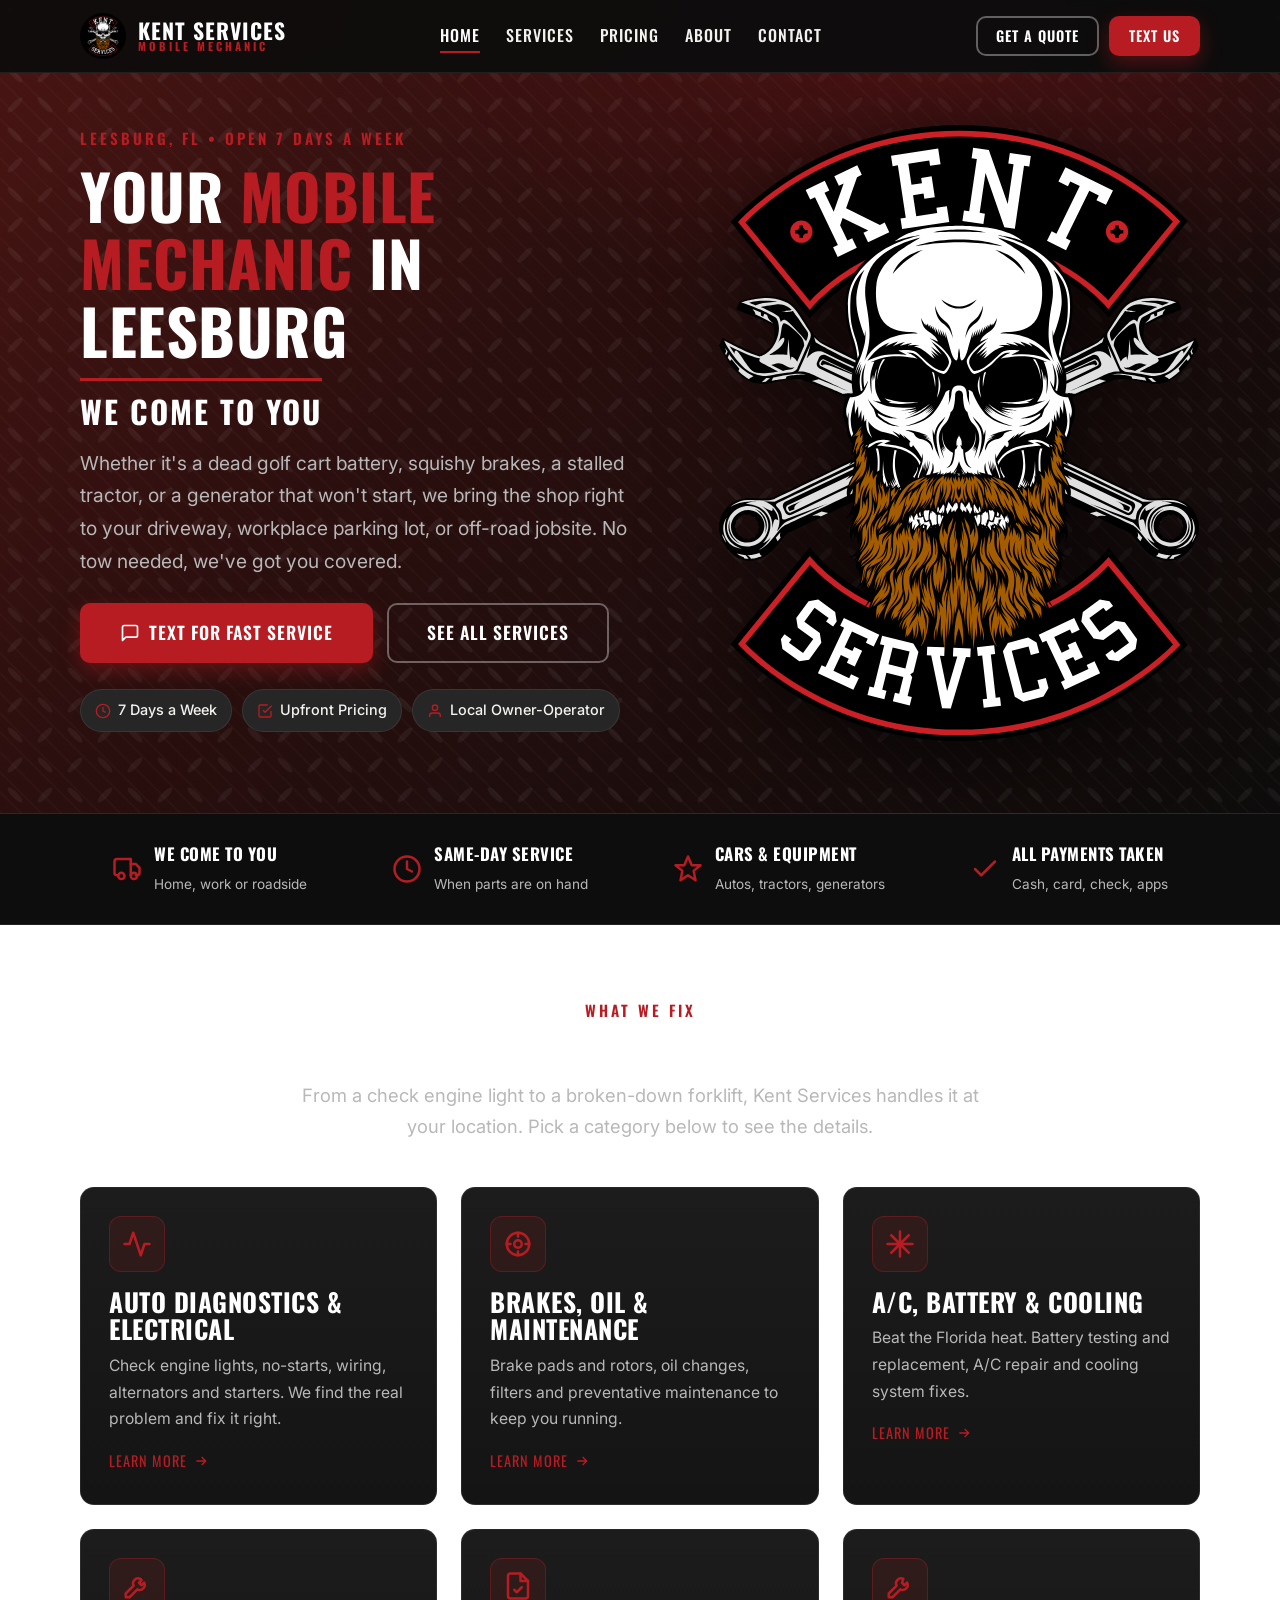
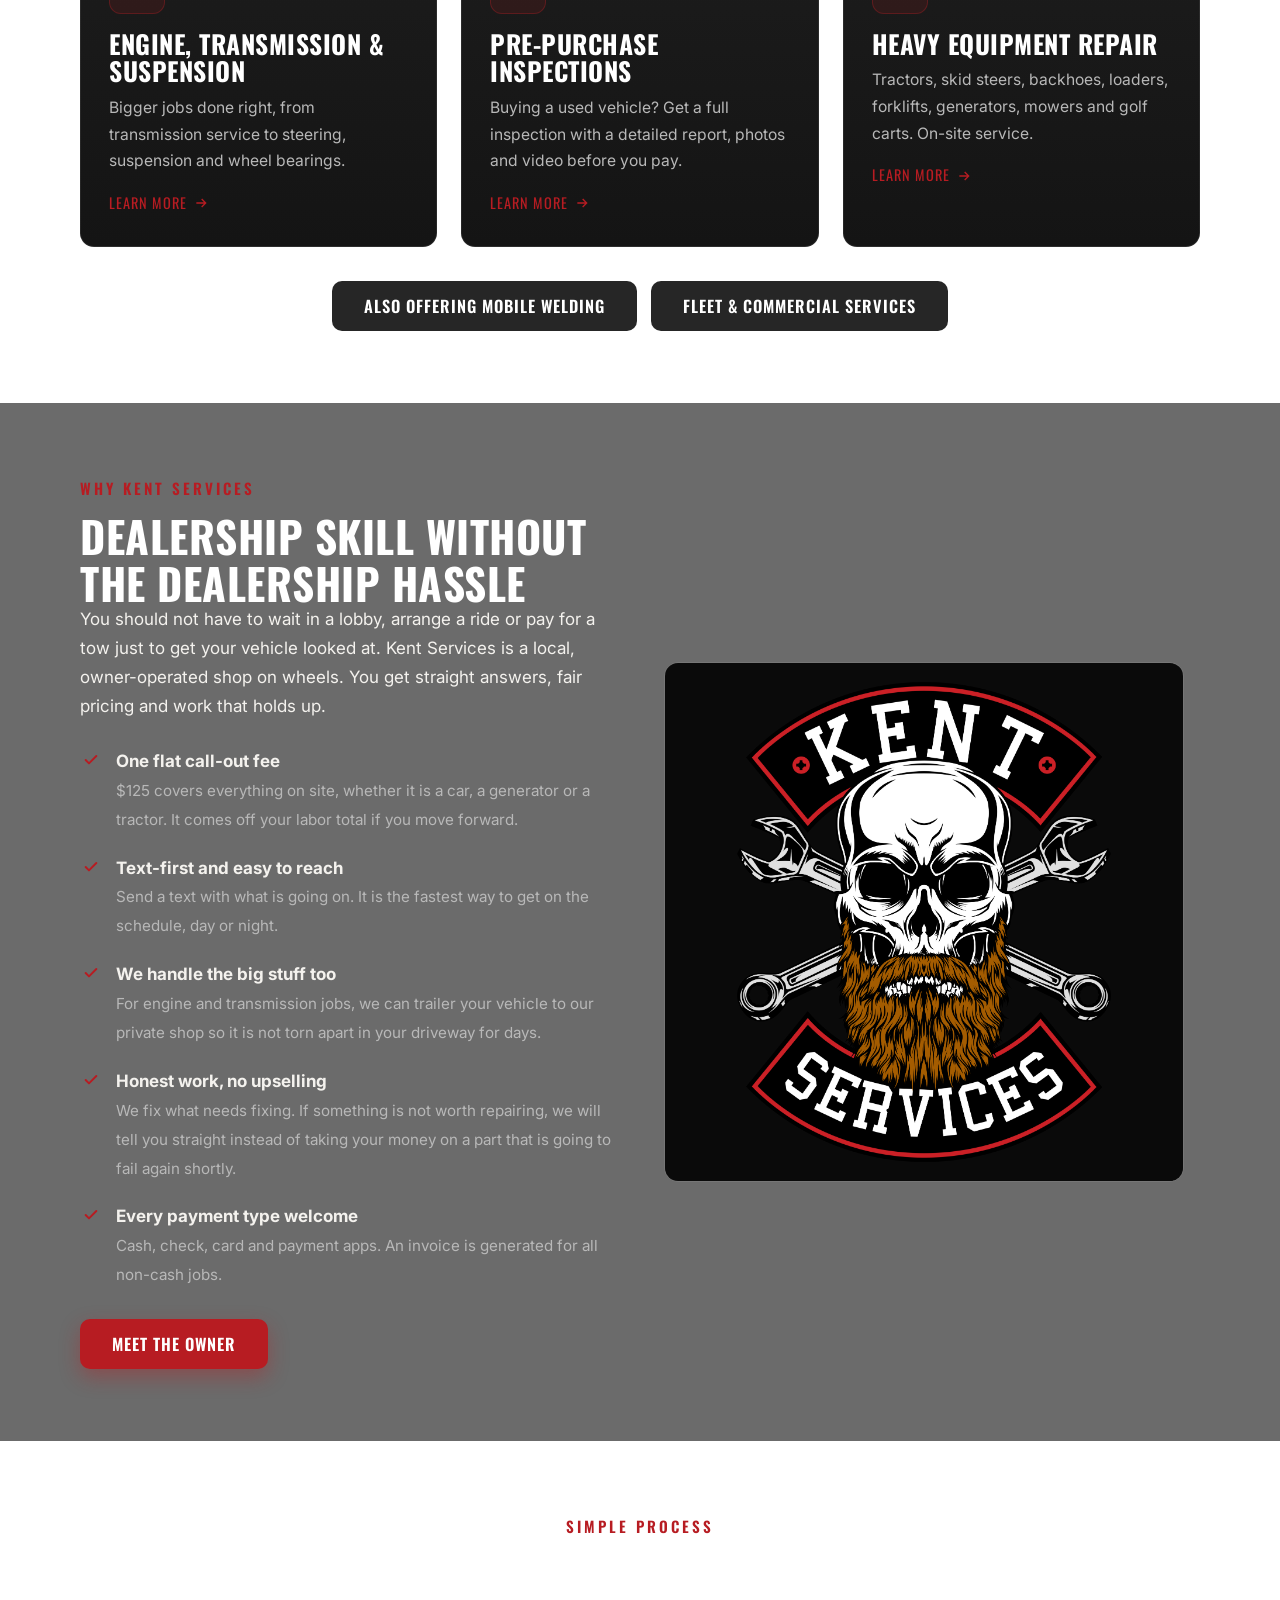
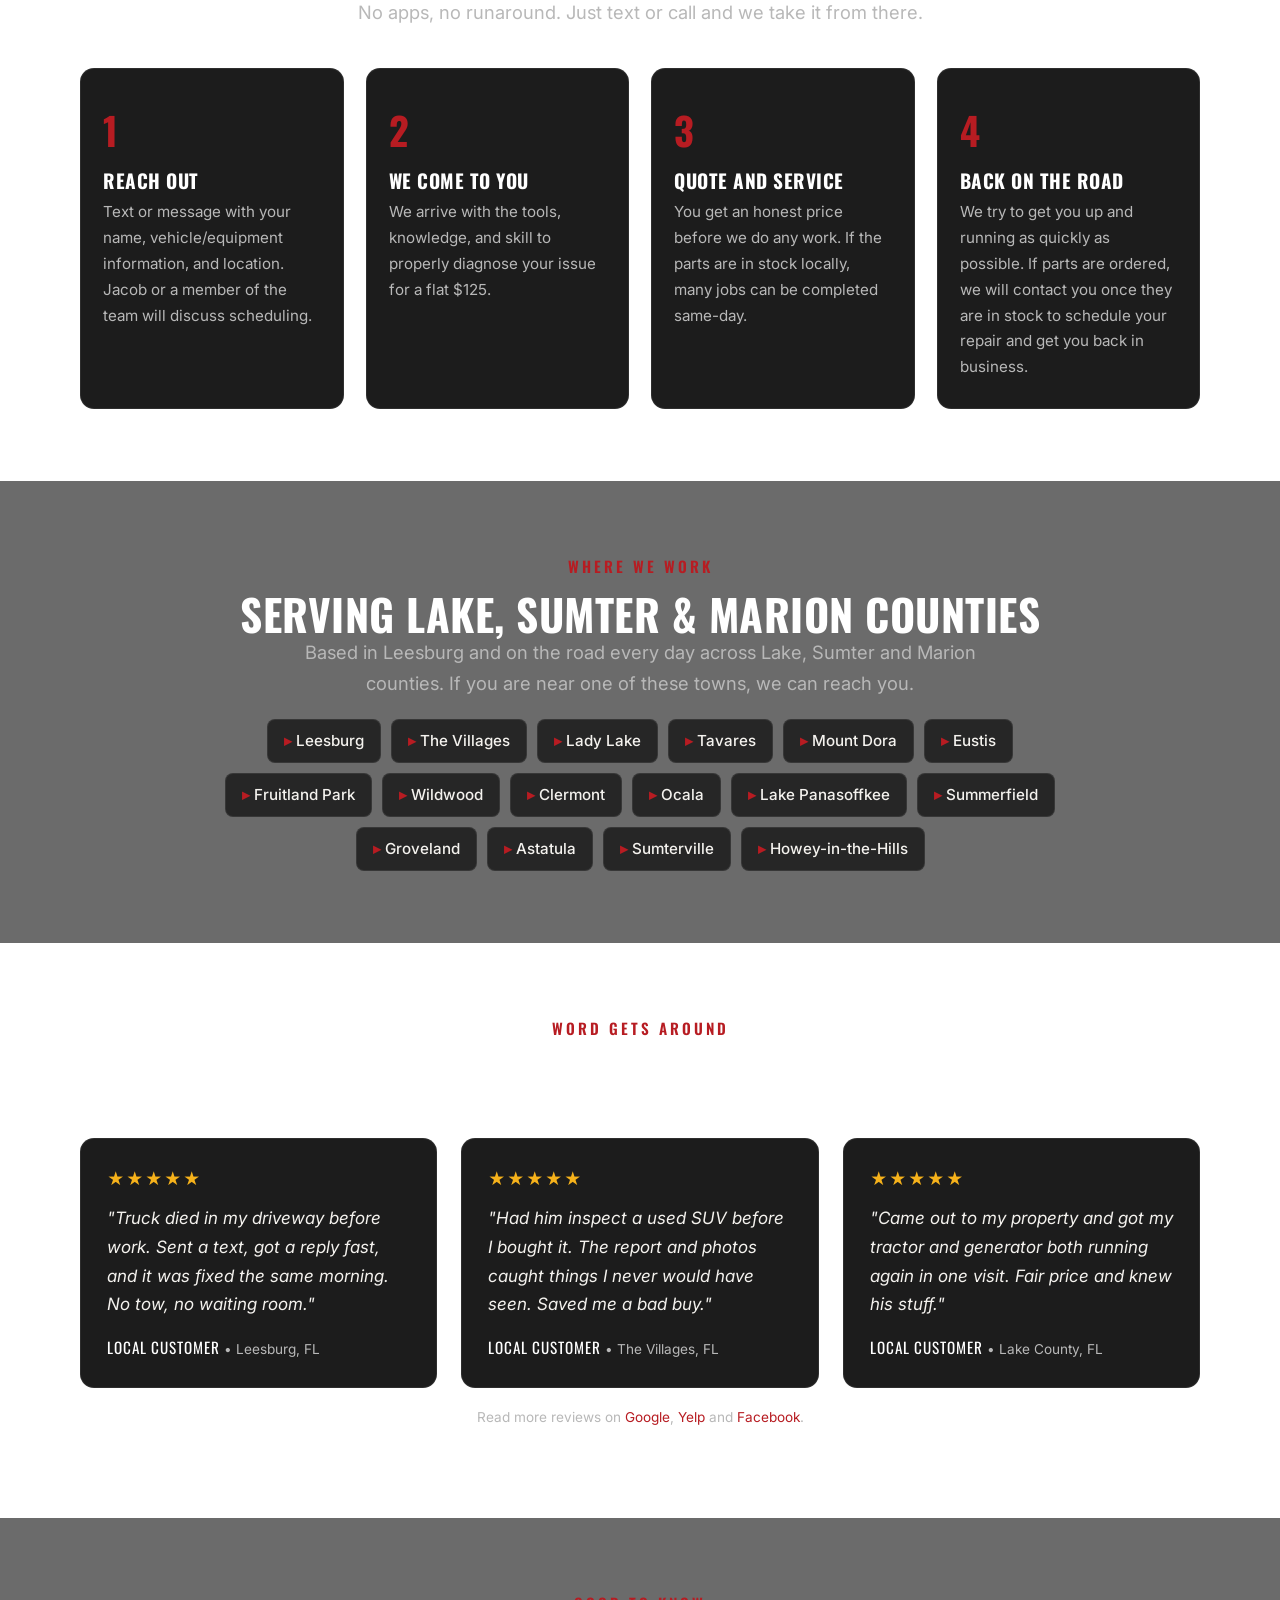
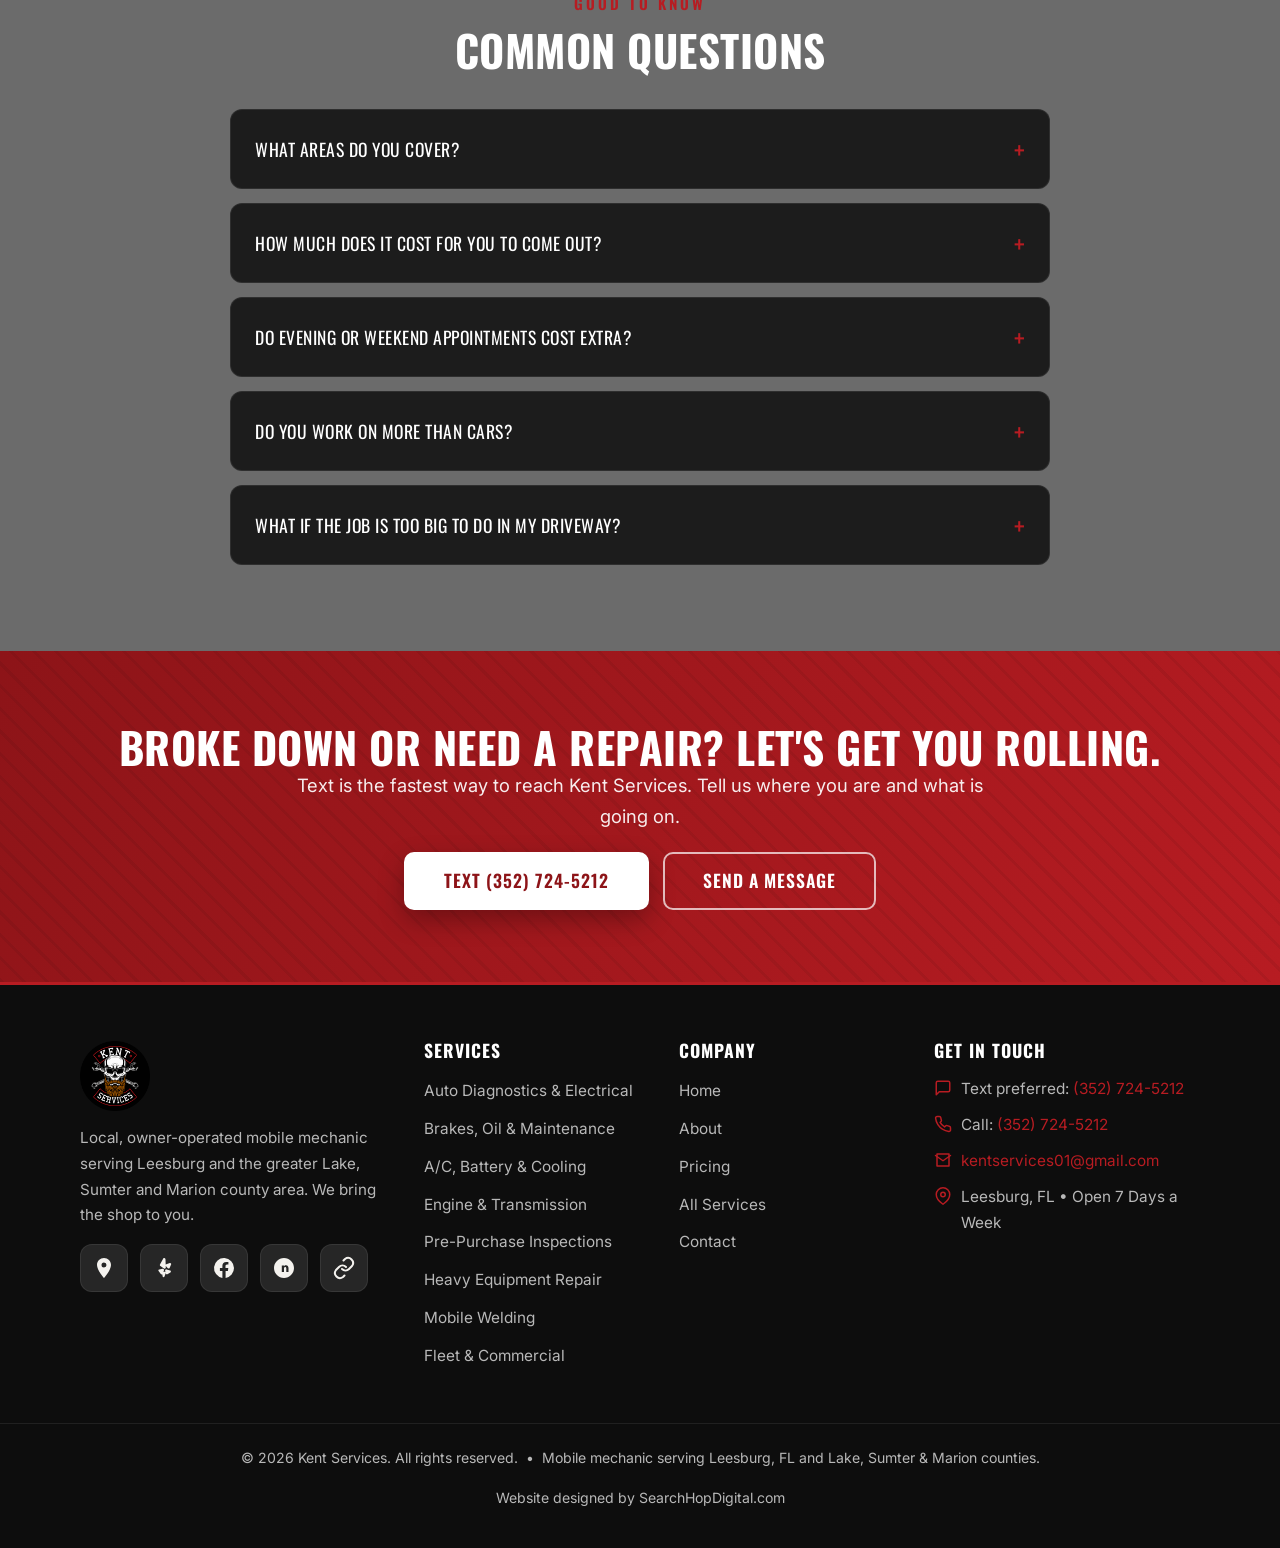
==== commit 7eb7b78f: "Update index.html added GA4 tag" ====
--- a/index.html
+++ b/index.html
@@ -1,6 +1,15 @@
 <!DOCTYPE html>
 <html lang="en">
 <head>
+  <!-- Google tag (gtag.js) -->
+<script async src="https://www.googletagmanager.com/gtag/js?id=G-9JGWHBW39Y"></script>
+<script>
+  window.dataLayer = window.dataLayer || [];
+  function gtag(){dataLayer.push(arguments);}
+  gtag('js', new Date());
+
+  gtag('config', 'G-9JGWHBW39Y');
+</script>
 <meta charset="UTF-8">
 <meta name="viewport" content="width=device-width, initial-scale=1">
 <script>document.documentElement.classList.add("js");</script>
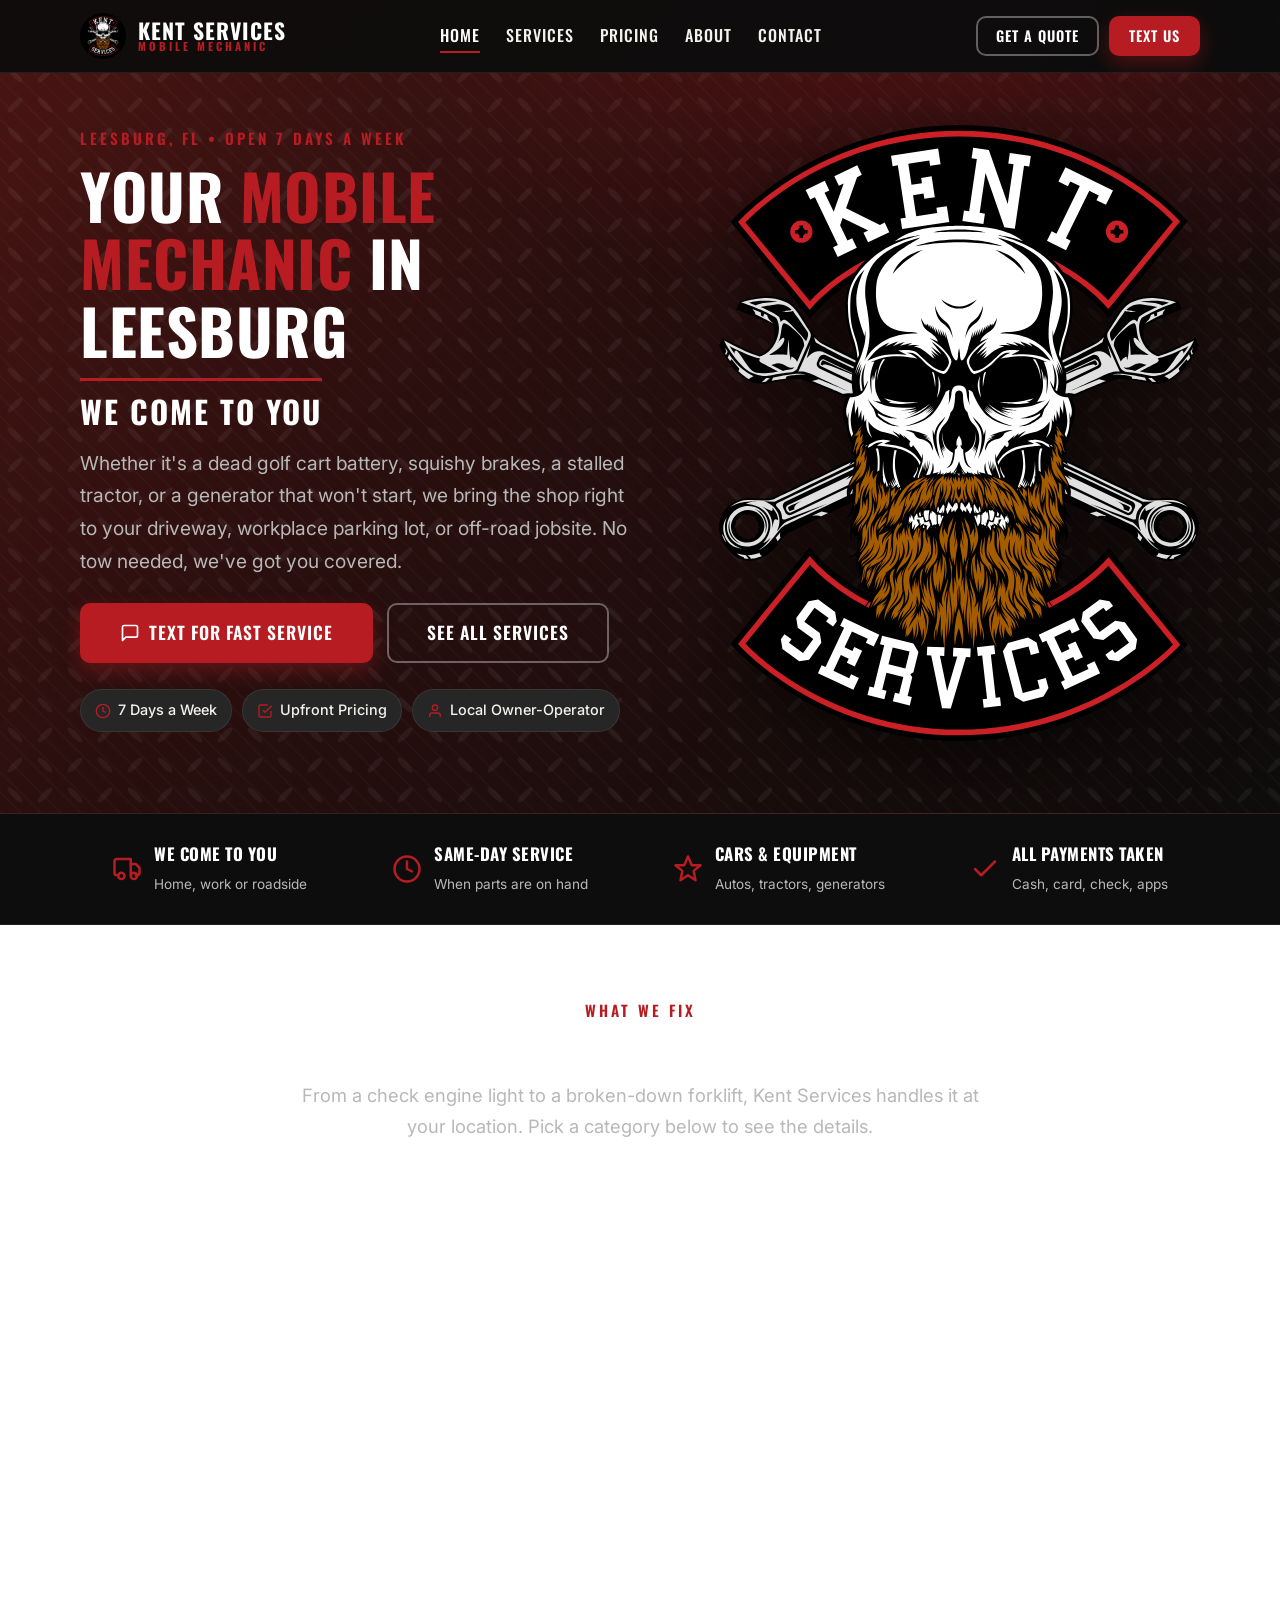
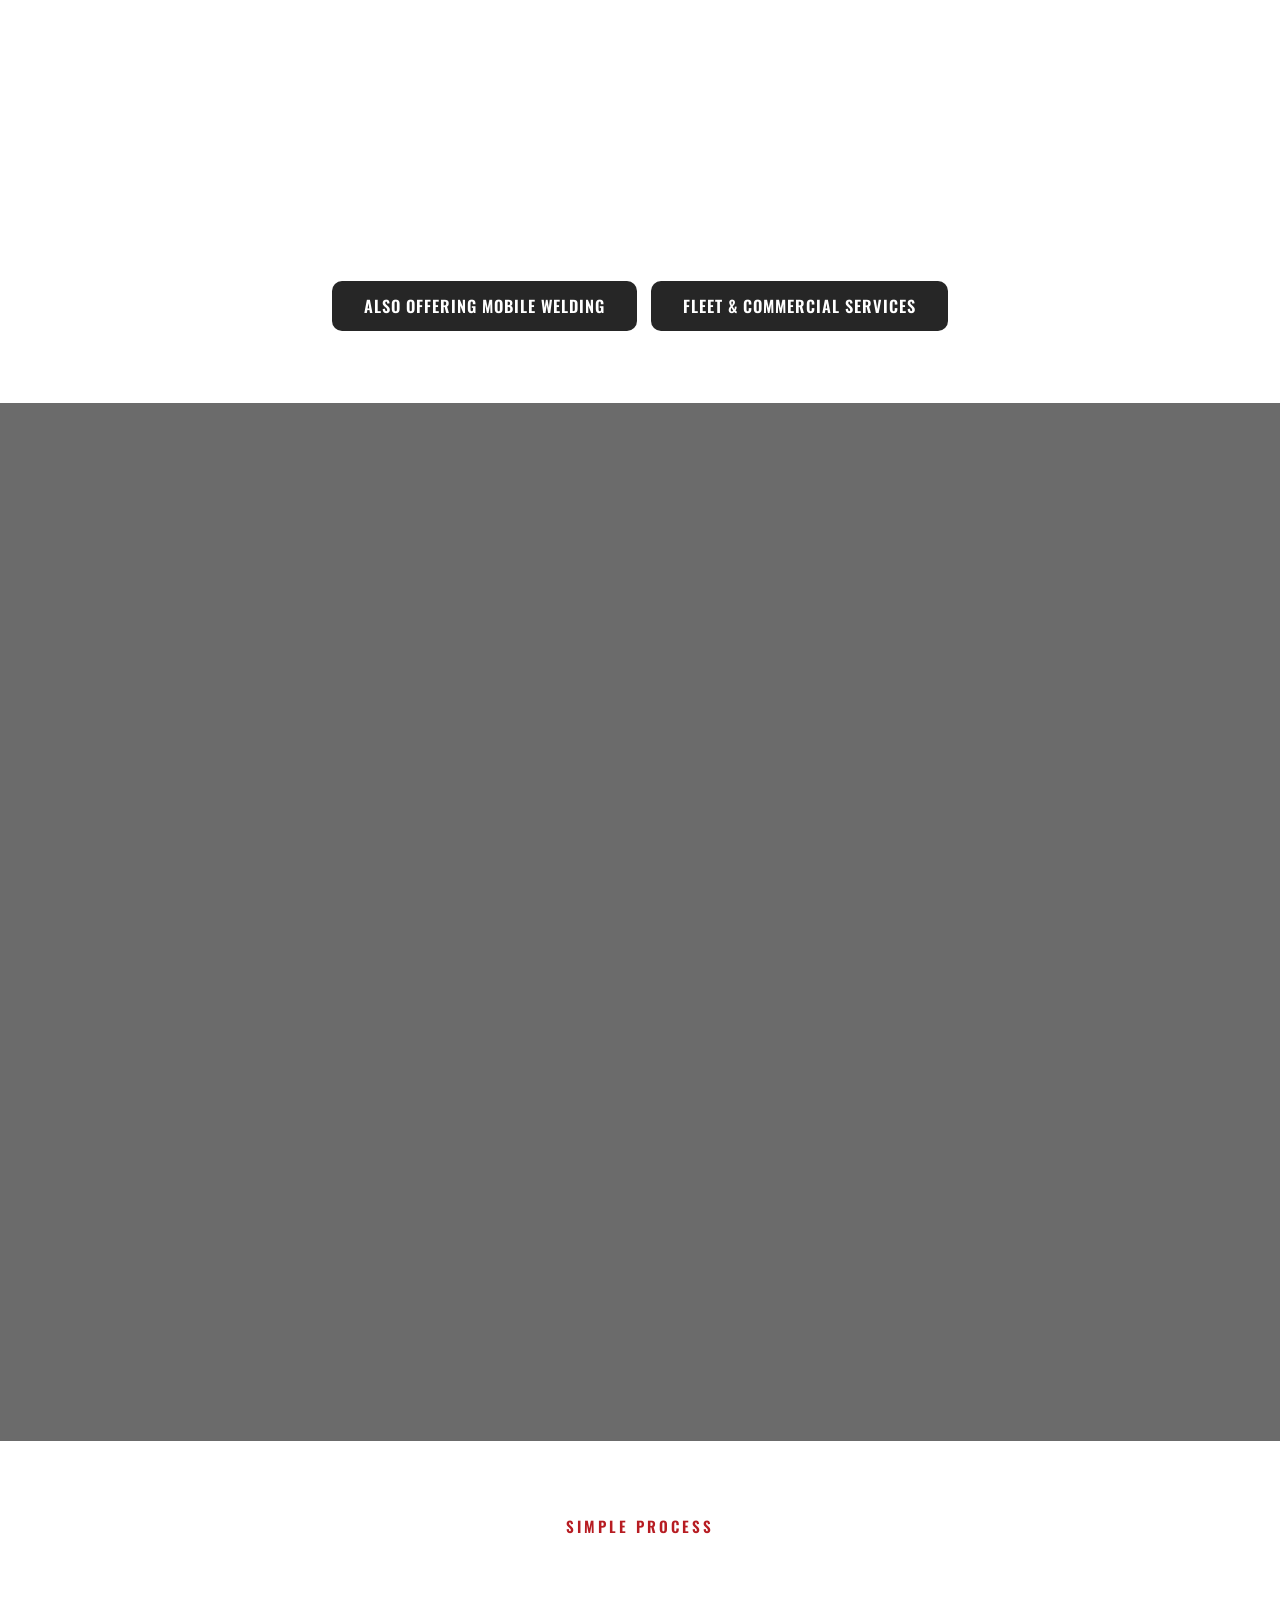
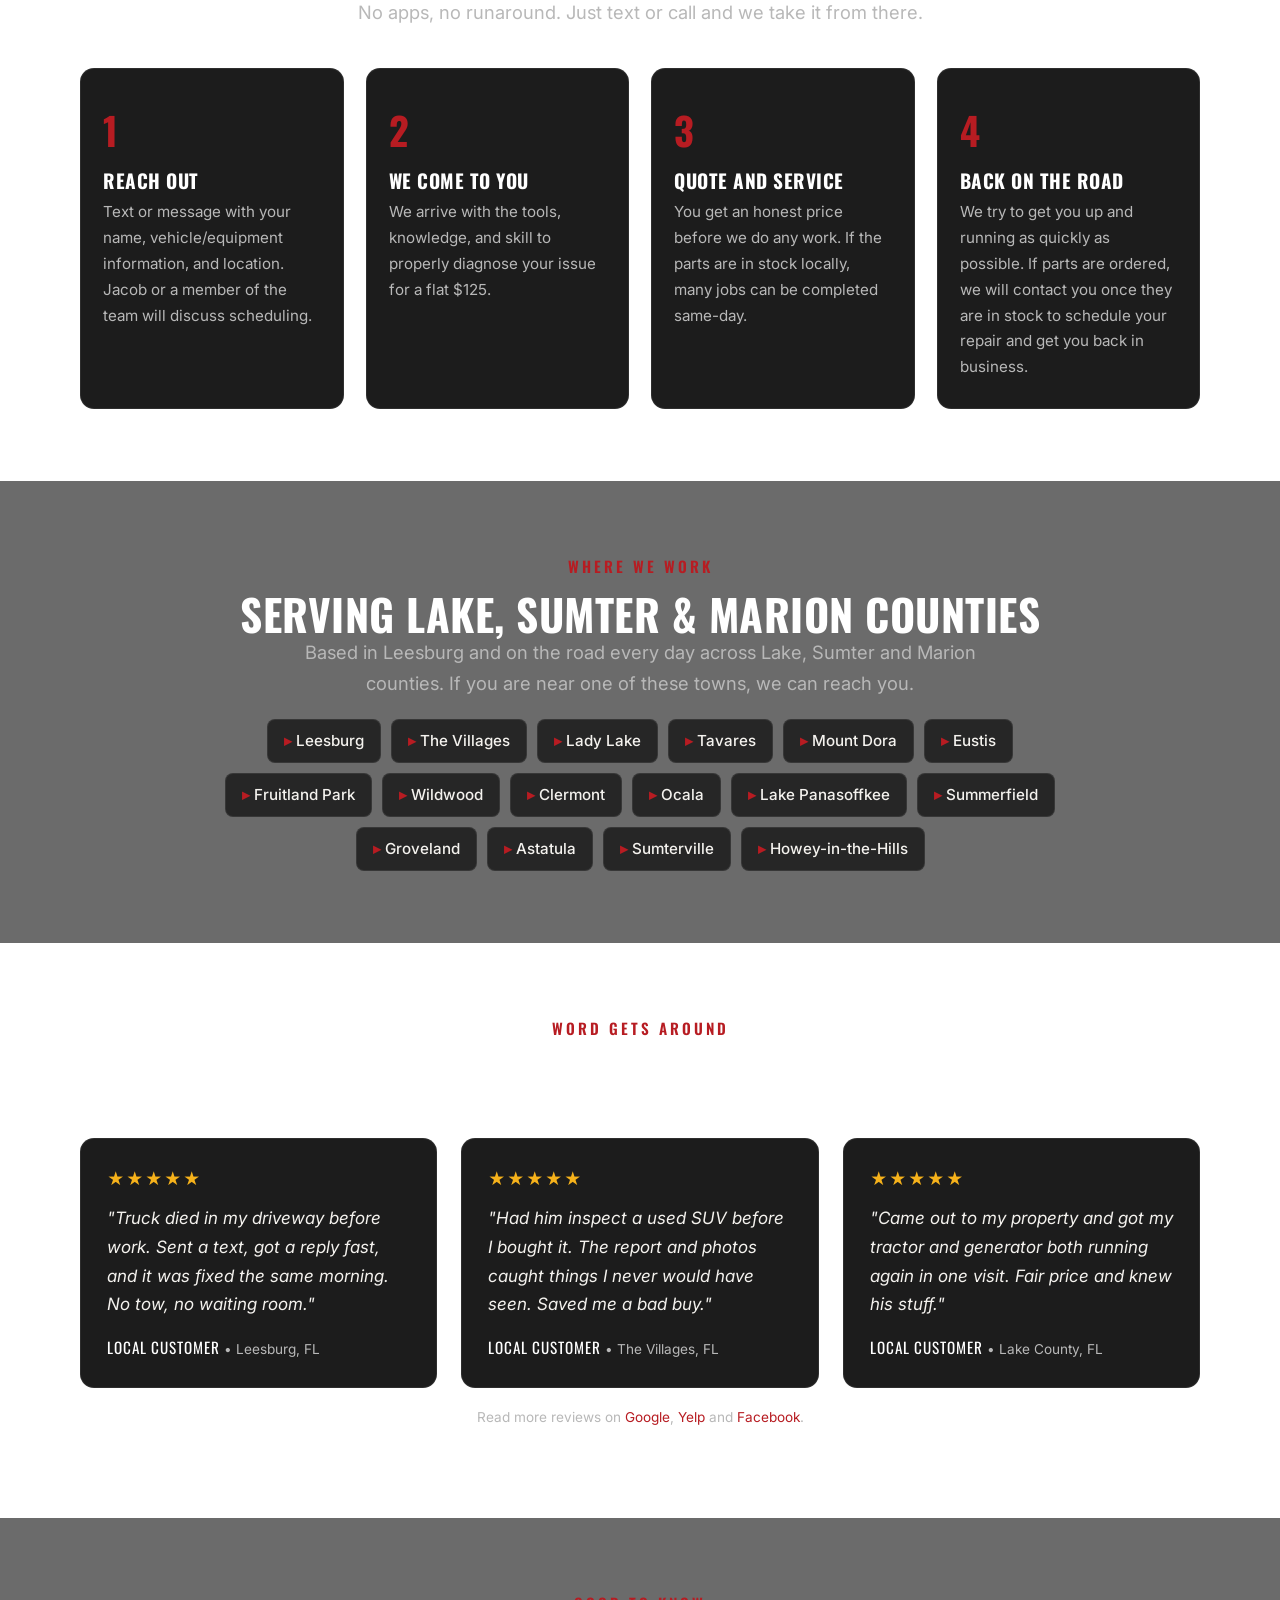
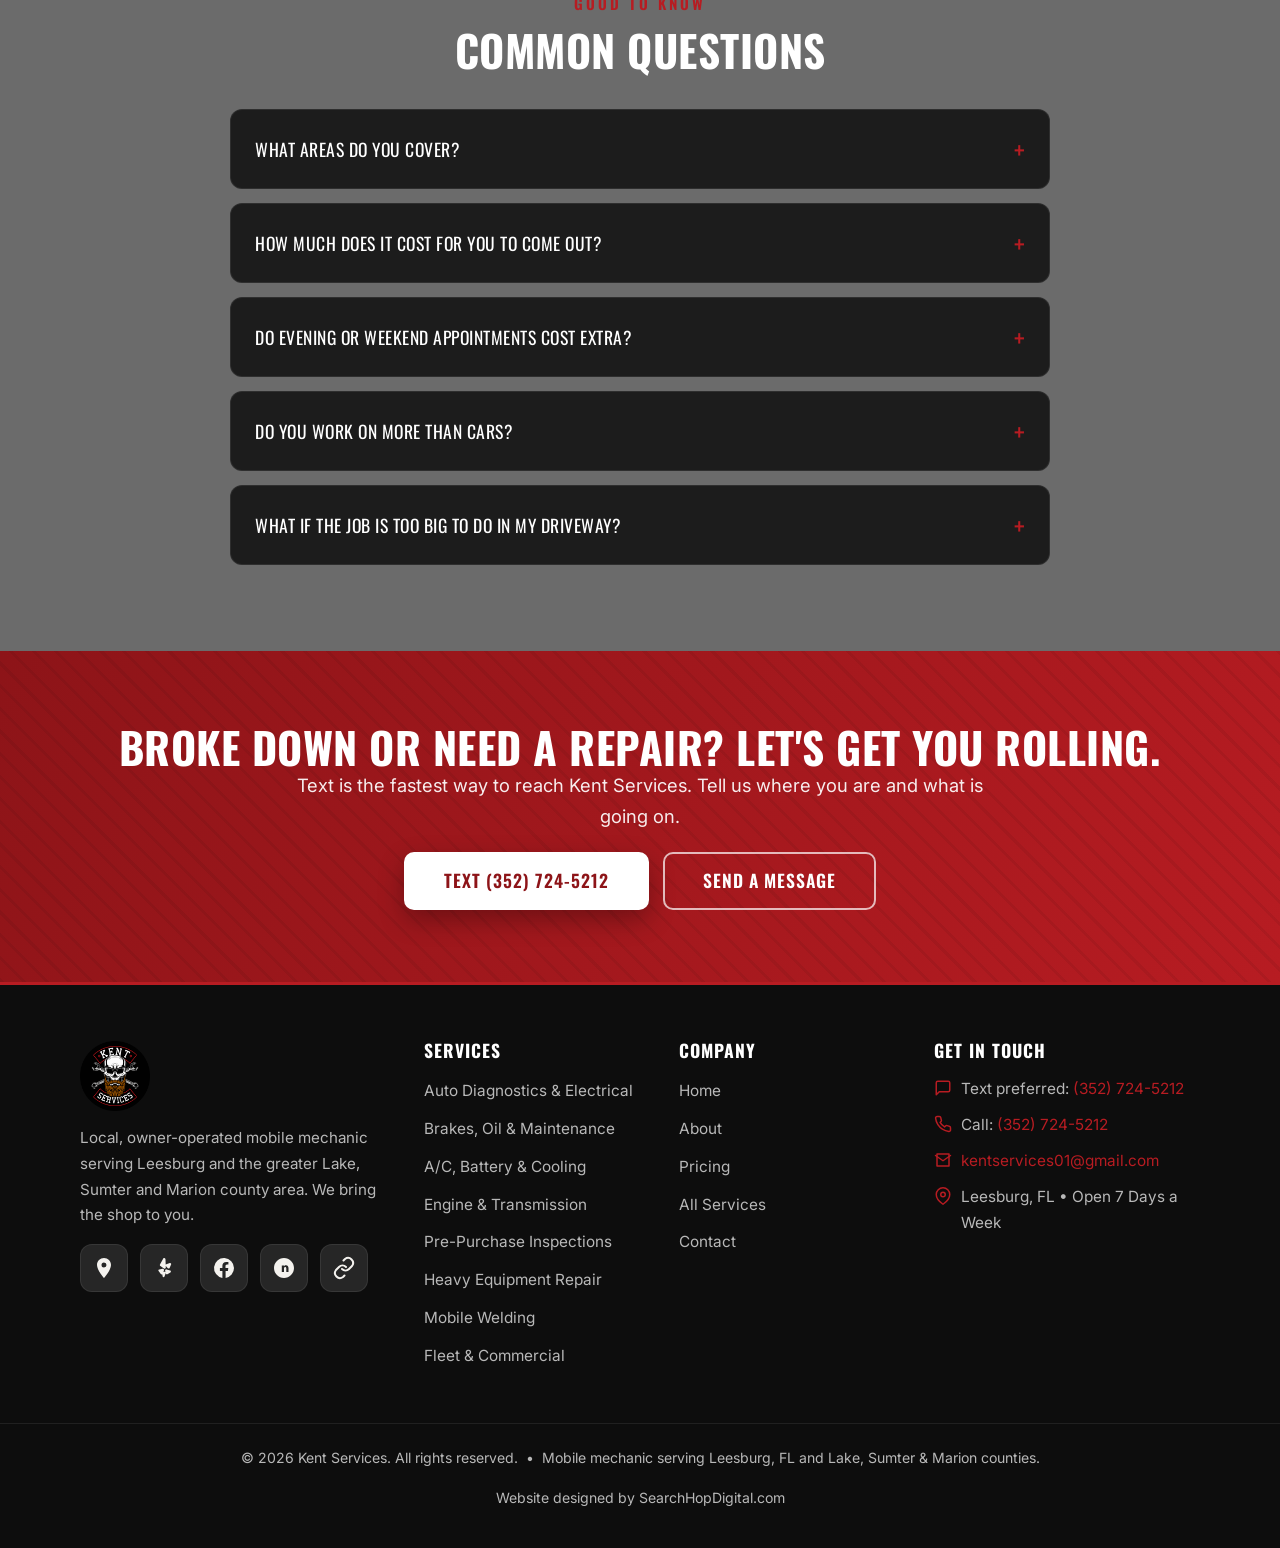
==== commit e2d7b45b: "Update index.html GA4 tag added" ====
--- a/index.html
+++ b/index.html
@@ -1,7 +1,7 @@
 <!DOCTYPE html>
 <html lang="en">
 <head>
-  <!-- Google tag (gtag.js) -->
+<!-- Google tag (gtag.js) -->
 <script async src="https://www.googletagmanager.com/gtag/js?id=G-9JGWHBW39Y"></script>
 <script>
   window.dataLayer = window.dataLayer || [];
